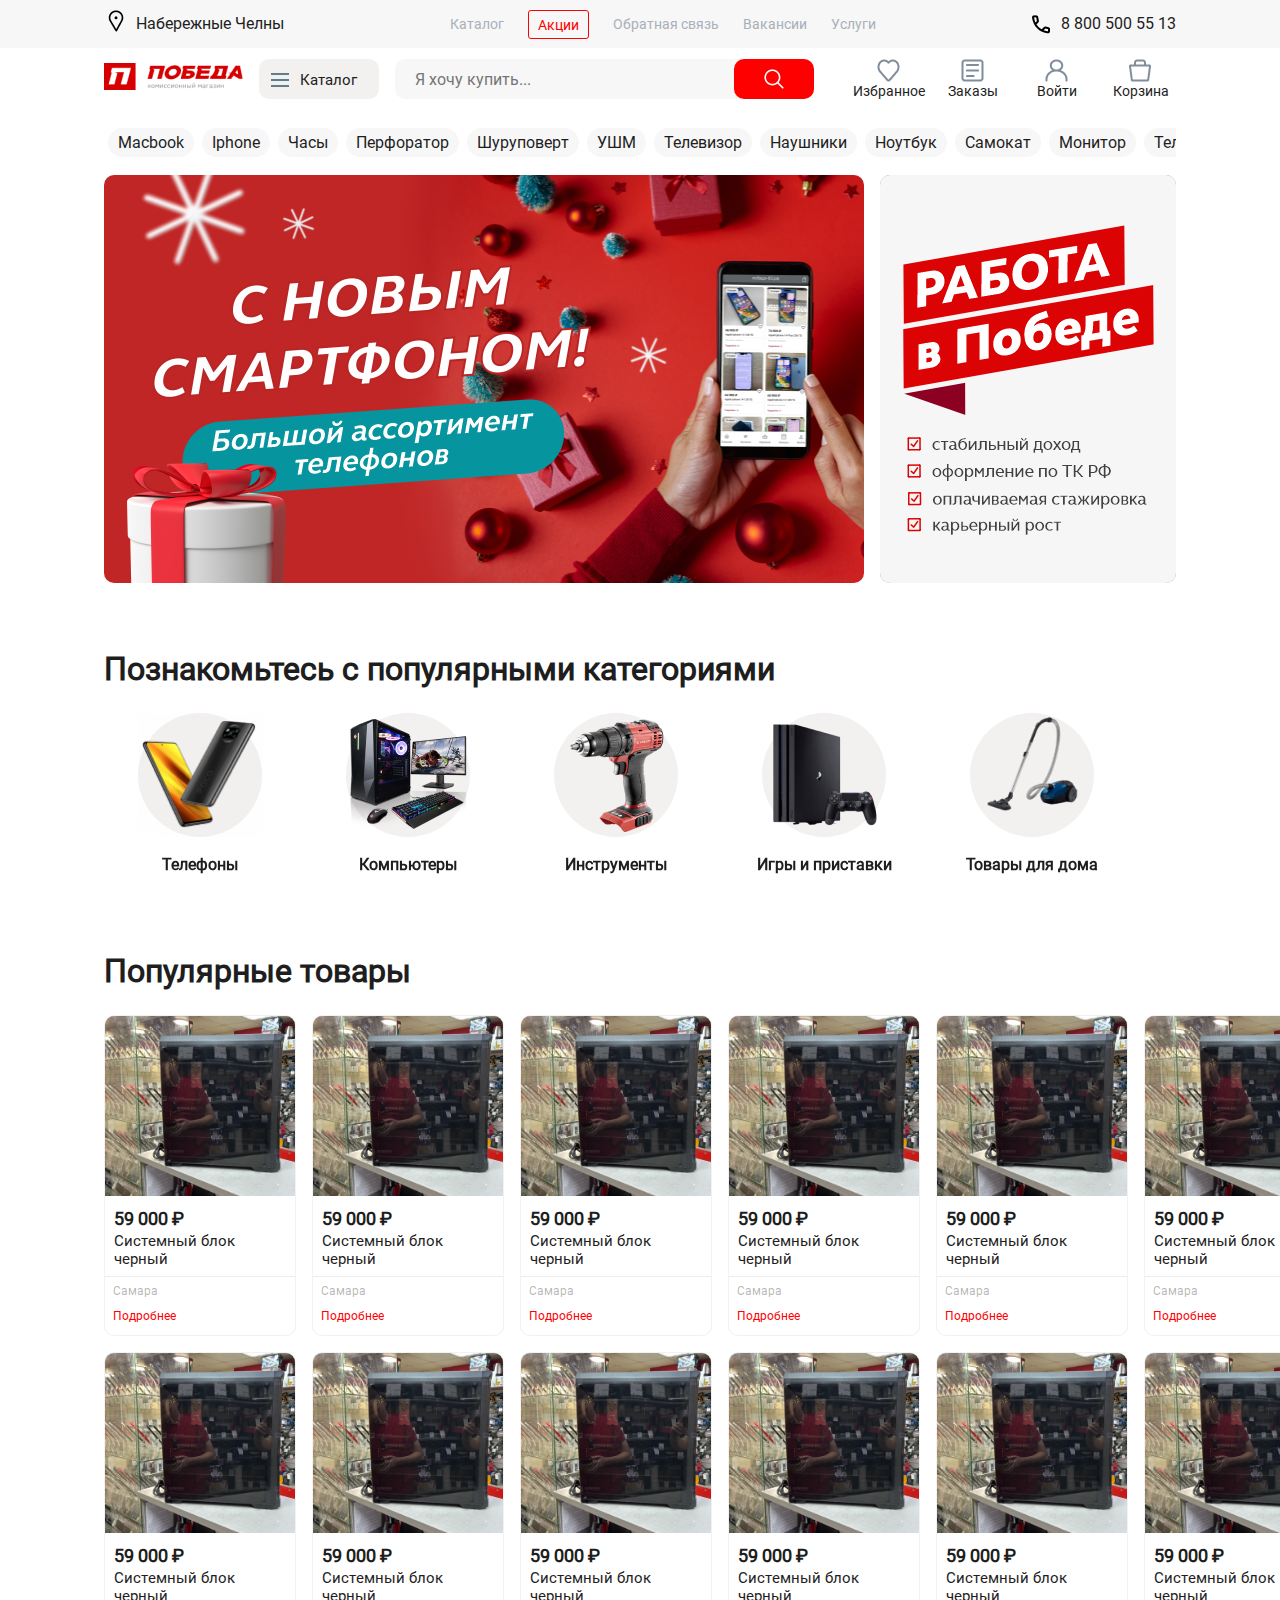
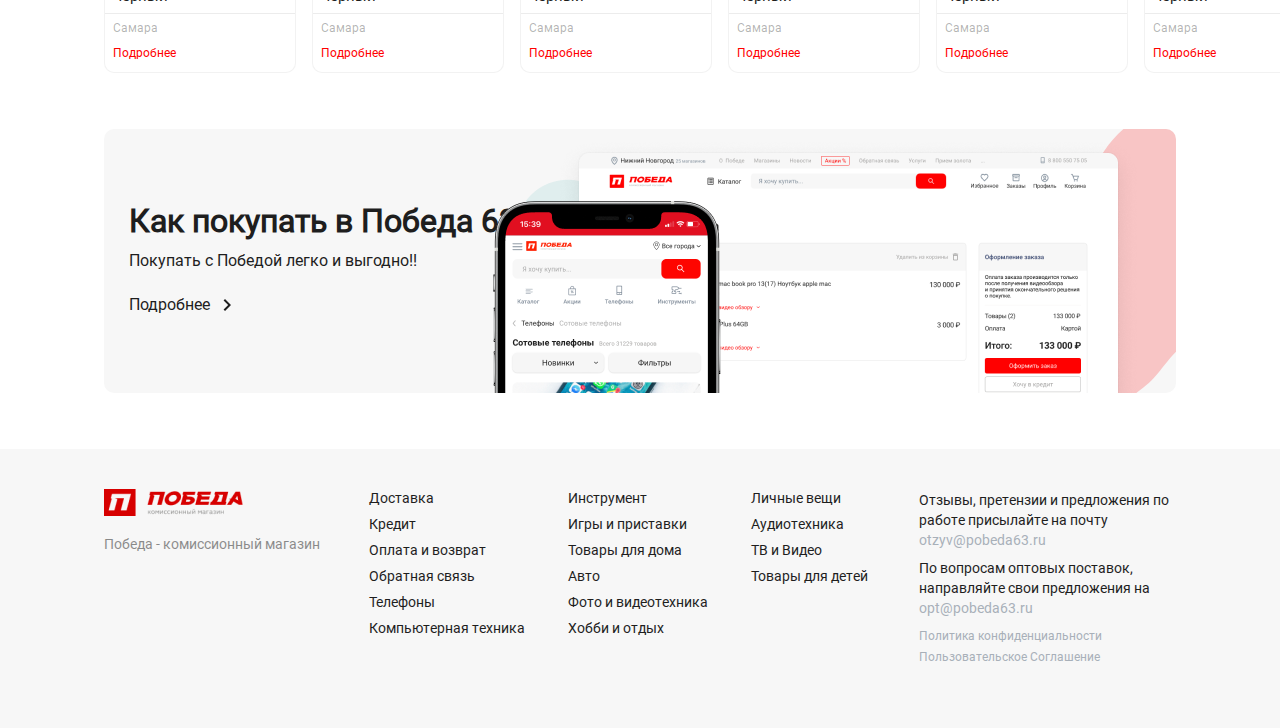
==== html/index.html @ 64ee3c08 "first commit" ====
<!DOCTYPE html>
<html lang="ru">
  <head>
    <meta charset="UTF-8" />
    <meta name="viewport" content="width=device-width, initial-scale=1.0" />
    <title>Комиссионный магазин «Победа»</title>
    <link rel="shortcut icon" href="../img/icon-main.ico" type="image/x-icon" />
    <link rel="stylesheet" href="../css/main-components.css" />
    <link rel="stylesheet" href="../css/index.css" />
  </head>
  <body>
    <header class="header">
      <div class="navbar-top">
        <div class="j-container navbar-top-container">
          <div class="navbar-city">
            <div class="navbar-city-icon">
              <i class="ui-icon ui-icon-place"></i>
            </div>
            <div class="navbar-city-content">
              <a>Набережные Челны</a>
            </div>
          </div>
          <div class="nav" style="overflow: hidden">
            <a href="#" class="nav-item">Каталог</a>
            <a href="#" class="nav-item active">Акции</a>
            <a href="#" class="nav-item">Обратная связь</a>
            <a href="#" class="nav-item">Вакансии</a>
            <a href="#" class="nav-item">Услуги</a>
          </div>
          <div class="phone">
            <i class="ui-icon ui-icon-phone"></i>
            <a class="phone-label">8 800 500 55 13</a>
          </div>
        </div>
      </div>
    </header>

    <div class="navbar-catalog" id="navbarCatalog">
      <div class="navbar-catalog-container">
        <div class="j-container">
          <div class="navbar-catalog-content">
            <div class="navbar-catalog-menu">
              <a class="menu-item is-active">
                <i class="ui-icon ui-icon-category-telefony"></i>
                <div class="menu-item-title">Телефоны</div>
              </a>
              <a class="menu-item">
                <i class="ui-icon ui-icon-category-kompyuternaya-tehnika"></i>
                <div class="menu-item-title">Компьютерная техника</div>
              </a>
              <a class="menu-item">
                <i class="ui-icon ui-icon-category-instrument"></i>
                <div class="menu-item-title">Инструмент</div>
              </a>
              <a class="menu-item">
                <i class="ui-icon ui-icon-category-igry-i-pristavki"></i>
                <div class="menu-item-title">Игры и приставки</div>
              </a>
              <a class="menu-item">
                <i class="ui-icon ui-icon-category-tovary-dlya-doma"></i>
                <div class="menu-item-title">Товары для дома</div>
              </a>
              <a class="menu-item">
                <i class="ui-icon ui-icon-category-avto"></i>
                <div class="menu-item-title">Авто</div>
              </a>
              <a class="menu-item">
                <i class="ui-icon ui-icon-category-foto-i-videotehnika"></i>
                <div class="menu-item-title">Фото и видеотехника</div>
              </a>
              <a class="menu-item">
                <i class="ui-icon ui-icon-category-hobbi-i-otdyh"></i>
                <div class="menu-item-title">Хобби и отдых</div>
              </a>
              <a class="menu-item">
                <i class="ui-icon ui-icon-category-lichnye-vecshi"></i>
                <div class="menu-item-title">Личные вещи</div>
              </a>
              <a class="menu-item">
                <i class="ui-icon ui-icon-category-audiotehnika"></i>
                <div class="menu-item-title">Аудиотехника</div>
              </a>
              <a class="menu-item">
                <i class="ui-icon ui-icon-category-tv-i-video"></i>
                <div class="menu-item-title">ТВ и Видео</div>
              </a>
              <a class="menu-item">
                <i class="ui-icon ui-icon-category-tovary-dlya-detei"></i>
                <div class="menu-item-title">Товары для детей</div>
              </a>
            </div>

            <div class="navbar-catalog-categories is-active">
              <div class="subcategories-overlay">
                <div class="subcategories">
                  <div class="categories-item">
                    <a class="categories-item-title">
                      Телефоны
                      <span class="navbar-catalog-count">1 542</span>
                    </a>
                  </div>
                  <div class="subcategories-item">
                    <a class="subcategories-item-title">
                      Сотовые телефоны
                      <span class="navbar-catalog-count">1 045</span>
                    </a>
                  </div>
                  <div class="subcategories-item">
                    <a class="subcategories-item-title">
                      Умные часы и браслеты
                      <span class="navbar-catalog-count">90</span>
                    </a>
                  </div>
                  <div class="subcategories-item">
                    <a class="subcategories-item-title">
                      Наушники для телефонов
                      <span class="navbar-catalog-count">201</span>
                    </a>
                  </div>
                  <div class="subcategories-item">
                    <a class="subcategories-item-title">
                      Телефоны для дома и офиса
                      <span class="navbar-catalog-count">1</span>
                    </a>
                  </div>
                  <div class="subcategories-item">
                    <a class="subcategories-item-title">
                      Рации
                      <span class="navbar-catalog-count">2</span>
                    </a>
                  </div>
                  <div class="subcategories-item">
                    <a class="subcategories-item-title">
                      Зарядные устройства
                      <span class="navbar-catalog-count">163</span>
                    </a>
                  </div>
                  <div class="subcategories-item">
                    <a class="subcategories-item-title">
                      Аксессуары для телефонов
                      <span class="navbar-catalog-count">40</span>
                    </a>
                  </div>
                </div>

                <div class="subcategories">
                  <div class="categories-item">
                    <div class="categories-item-title" title="Часто ищут б/у">
                      Часто ищут
                    </div>
                  </div>
                  <div class="subcategories-item">
                    <a class="subcategories-item-title">
                      Iphone
                      <span class="navbar-catalog-count"></span>
                    </a>
                  </div>
                  <div class="subcategories-item">
                    <a class="subcategories-item-title">
                      Apple watch
                      <span class="navbar-catalog-count"></span>
                    </a>
                  </div>
                  <div class="subcategories-item">
                    <a class="subcategories-item-title">
                      Iphone 13
                      <span class="navbar-catalog-count"></span>
                    </a>
                  </div>
                  <div class="subcategories-item">
                    <a class="subcategories-item-title">
                      Samsung S22
                      <span class="navbar-catalog-count"></span>
                    </a>
                  </div>
                  <div class="subcategories-item">
                    <a class="subcategories-item-title">
                      Samsung S21
                      <span class="navbar-catalog-count"></span>
                    </a>
                  </div>
                  <div class="subcategories-item">
                    <a class="subcategories-item-title">
                      AirPods
                      <span class="navbar-catalog-count"></span>
                    </a>
                  </div>
                </div>

                <div class="subcategories">
                  <div class="categories-item">
                    <div class="categories-item-title" title="Акции б/у">
                      Акции
                    </div>
                  </div>
                  <div class="subcategories-item">
                    <a class="subcategories-item-title"> Iphone SALE </a>
                  </div>
                  <div class="subcategories-item">
                    <a class="subcategories-item-title"> Наушники SALE </a>
                  </div>
                  <div class="subcategories-item">
                    <a class="subcategories-item-title"> Телефоны SALE </a>
                  </div>
                </div>
              </div>
            </div>
            <div class="navbar-catalog-categories">
              <div class="subcategories-overlay">
                <div class="subcategories">
                  <div class="categories-item">
                    <a class="categories-item-title">
                      Компьютерная техника
                      <span class="navbar-catalog-count">280</span>
                    </a>
                  </div>
                  <div class="subcategories-item">
                    <a class="subcategories-item-title">
                      Ноутбуки
                      <span class="navbar-catalog-count">55</span>
                    </a>
                  </div>
                  <div class="subcategories-item">
                    <a class="subcategories-item-title">
                      Системные блоки
                      <span class="navbar-catalog-count">26</span>
                    </a>
                  </div>
                  <div class="subcategories-item">
                    <a class="subcategories-item-title">
                      Мониторы
                      <span class="navbar-catalog-count">38</span>
                    </a>
                  </div>
                  <div class="subcategories-item">
                    <a class="subcategories-item-title">
                      Компьютерные мыши
                      <span class="navbar-catalog-count">20</span>
                    </a>
                  </div>
                  <div class="subcategories-item">
                    <a class="subcategories-item-title">
                      Клавиатуры
                      <span class="navbar-catalog-count">2</span>
                    </a>
                  </div>
                  <div class="subcategories-item">
                    <a class="subcategories-item-title">
                      Компьютерные гарнитуры и наушники
                      <span class="navbar-catalog-count">32</span>
                    </a>
                  </div>
                  <div class="subcategories-item">
                    <a class="subcategories-item-title">
                      Web-камеры
                      <span class="navbar-catalog-count">6</span>
                    </a>
                  </div>
                  <div class="subcategories-item">
                    <a class="subcategories-item-title">
                      Планшетные пк
                      <span class="navbar-catalog-count">32</span>
                    </a>
                  </div>
                  <div class="subcategories-item">
                    <a class="subcategories-item-title">
                      Принтеры и МФУ
                      <span class="navbar-catalog-count">3</span>
                    </a>
                  </div>
                  <div class="subcategories-item">
                    <a class="subcategories-item-title">
                      Роутеры и модемы
                      <span class="navbar-catalog-count">18</span>
                    </a>
                  </div>
                  <div class="subcategories-item">
                    <a class="subcategories-item-title">
                      Жесткие диски
                      <span class="navbar-catalog-count">12</span>
                    </a>
                  </div>
                  <div class="subcategories-item">
                    <a class="subcategories-item-title">
                      Прочая оргтехника
                      <span class="navbar-catalog-count">4</span>
                    </a>
                  </div>
                  <div class="subcategories-item">
                    <a class="subcategories-item-title">
                      Аксессуары для компьютеров
                      <span class="navbar-catalog-count">32</span>
                    </a>
                  </div>
                </div>

                <div class="subcategories">
                  <div class="categories-item">
                    <div class="categories-item-title" title="Часто ищут б/у">
                      Часто ищут
                    </div>
                  </div>
                  <div class="subcategories-item">
                    <a class="subcategories-item-title">
                      Наушники
                      <span class="navbar-catalog-count"></span>
                    </a>
                  </div>
                  <div class="subcategories-item">
                    <a class="subcategories-item-title">
                      Ноутбук
                      <span class="navbar-catalog-count"></span>
                    </a>
                  </div>
                  <div class="subcategories-item">
                    <a class="subcategories-item-title">
                      Монитор
                      <span class="navbar-catalog-count"></span>
                    </a>
                  </div>
                  <div class="subcategories-item">
                    <a class="subcategories-item-title">
                      Macbook
                      <span class="navbar-catalog-count"></span>
                    </a>
                  </div>
                  <div class="subcategories-item">
                    <a class="subcategories-item-title">
                      Acer
                      <span class="navbar-catalog-count"></span>
                    </a>
                  </div>
                  <div class="subcategories-item">
                    <a class="subcategories-item-title">
                      Жесткий Диск
                      <span class="navbar-catalog-count"></span>
                    </a>
                  </div>
                </div>

                <div class="subcategories">
                  <div class="categories-item">
                    <div class="categories-item-title" title="Акции б/у">
                      Акции
                    </div>
                  </div>
                  <div class="subcategories-item">
                    <a class="subcategories-item-title"> Наушники SALE </a>
                  </div>
                  <div class="subcategories-item">
                    <a class="subcategories-item-title"> Ноутбук SALE </a>
                  </div>
                  <div class="subcategories-item">
                    <a class="subcategories-item-title"> Монитор SALE </a>
                  </div>
                </div>
              </div>
            </div>
            <div class="navbar-catalog-categories">
              <div class="subcategories-overlay">
                <div class="subcategories">
                  <div class="categories-item">
                    <a class="categories-item-title">
                      Инструмент
                      <span class="navbar-catalog-count">656</span>
                    </a>
                  </div>
                  <div class="subcategories-item">
                    <a class="subcategories-item-title">
                      Измерительные инструменты
                      <span class="navbar-catalog-count">39</span>
                    </a>
                  </div>
                  <div class="subcategories-item">
                    <a class="subcategories-item-title">
                      Электроинструмент
                      <span class="navbar-catalog-count">485</span>
                    </a>
                  </div>
                  <div class="subcategories-item">
                    <a class="subcategories-item-title">
                      Ручной инструмент
                      <span class="navbar-catalog-count">64</span>
                    </a>
                  </div>
                  <div class="subcategories-item">
                    <a class="subcategories-item-title">
                      Сварочное оборудование
                      <span class="navbar-catalog-count">34</span>
                    </a>
                  </div>
                  <div class="subcategories-item">
                    <a class="subcategories-item-title">
                      Бензоинструмент
                      <span class="navbar-catalog-count">11</span>
                    </a>
                  </div>
                  <div class="subcategories-item">
                    <a class="subcategories-item-title">
                      Пневмоинструмент
                      <span class="navbar-catalog-count">4</span>
                    </a>
                  </div>
                  <div class="subcategories-item">
                    <a class="subcategories-item-title">
                      Светотехника
                      <span class="navbar-catalog-count">10</span>
                    </a>
                  </div>
                  <div class="subcategories-item">
                    <a class="subcategories-item-title">
                      Техника для сада
                      <span class="navbar-catalog-count">9</span>
                    </a>
                  </div>
                </div>

                <div class="subcategories">
                  <div class="categories-item">
                    <div class="categories-item-title" title="Часто ищут б/у">
                      Часто ищут
                    </div>
                  </div>
                  <div class="subcategories-item">
                    <a class="subcategories-item-title">
                      Перфоратор
                      <span class="navbar-catalog-count"></span>
                    </a>
                  </div>
                  <div class="subcategories-item">
                    <a class="subcategories-item-title">
                      Шуруповерт
                      <span class="navbar-catalog-count"></span>
                    </a>
                  </div>
                  <div class="subcategories-item">
                    <a class="subcategories-item-title">
                      УШМ
                      <span class="navbar-catalog-count"></span>
                    </a>
                  </div>
                  <div class="subcategories-item">
                    <a class="subcategories-item-title">
                      Набор инструментов
                      <span class="navbar-catalog-count"></span>
                    </a>
                  </div>
                  <div class="subcategories-item">
                    <a class="subcategories-item-title">
                      Сварочник
                      <span class="navbar-catalog-count"></span>
                    </a>
                  </div>
                </div>

                <div class="subcategories">
                  <div class="categories-item">
                    <div class="categories-item-title" title="Акции б/у">
                      Акции
                    </div>
                  </div>
                  <div class="subcategories-item">
                    <a class="subcategories-item-title"> Перфоратор SALE </a>
                  </div>
                  <div class="subcategories-item">
                    <a class="subcategories-item-title"> Шуруповерт SALE </a>
                  </div>
                  <div class="subcategories-item">
                    <a class="subcategories-item-title"> УШМ SALE </a>
                  </div>
                </div>
              </div>
            </div>
            <div class="navbar-catalog-categories">
              <div class="subcategories-overlay">
                <div class="subcategories">
                  <div class="categories-item">
                    <a class="categories-item-title">
                      Игры и приставки
                      <span class="navbar-catalog-count">53</span>
                    </a>
                  </div>
                  <div class="subcategories-item">
                    <a class="subcategories-item-title">
                      Игровые приставки
                      <span class="navbar-catalog-count">20</span>
                    </a>
                  </div>
                  <div class="subcategories-item">
                    <a class="subcategories-item-title">
                      Игры для приставок
                      <span class="navbar-catalog-count">15</span>
                    </a>
                  </div>
                  <div class="subcategories-item">
                    <a class="subcategories-item-title">
                      Аксессуары для игровых приставок
                      <span class="navbar-catalog-count">15</span>
                    </a>
                  </div>
                  <div class="subcategories-item">
                    <a class="subcategories-item-title">
                      Настольные игры
                      <span class="navbar-catalog-count">3</span>
                    </a>
                  </div>
                </div>

                <div class="subcategories">
                  <div class="categories-item">
                    <div class="categories-item-title" title="Часто ищут б/у">
                      Часто ищут
                    </div>
                  </div>
                  <div class="subcategories-item">
                    <a class="subcategories-item-title">
                      PS1
                      <span class="navbar-catalog-count"></span>
                    </a>
                  </div>
                  <div class="subcategories-item">
                    <a class="subcategories-item-title">
                      PS2
                      <span class="navbar-catalog-count"></span>
                    </a>
                  </div>
                  <div class="subcategories-item">
                    <a class="subcategories-item-title">
                      PS3
                      <span class="navbar-catalog-count"></span>
                    </a>
                  </div>
                  <div class="subcategories-item">
                    <a class="subcategories-item-title">
                      PS4
                      <span class="navbar-catalog-count"></span>
                    </a>
                  </div>
                  <div class="subcategories-item">
                    <a class="subcategories-item-title">
                      PS5
                      <span class="navbar-catalog-count"></span>
                    </a>
                  </div>
                  <div class="subcategories-item">
                    <a class="subcategories-item-title">
                      Джойстик
                      <span class="navbar-catalog-count"></span>
                    </a>
                  </div>
                </div>
              </div>
            </div>
            <div class="navbar-catalog-categories">
              <div class="subcategories-overlay">
                <div class="subcategories">
                  <div class="categories-item">
                    <a class="categories-item-title">
                      Товары для дома
                      <span class="navbar-catalog-count">316</span>
                    </a>
                  </div>
                  <div class="subcategories-item">
                    <a class="subcategories-item-title">
                      Хозяйственные товары
                      <span class="navbar-catalog-count">2</span>
                    </a>
                  </div>
                  <div class="subcategories-item">
                    <a class="subcategories-item-title">
                      Мультиварки
                      <span class="navbar-catalog-count">15</span>
                    </a>
                  </div>
                  <div class="subcategories-item">
                    <a class="subcategories-item-title">
                      Климатическое оборудование
                      <span class="navbar-catalog-count">24</span>
                    </a>
                  </div>
                  <div class="subcategories-item">
                    <a class="subcategories-item-title">
                      Мебель и интерьер
                      <span class="navbar-catalog-count">6</span>
                    </a>
                  </div>
                  <div class="subcategories-item">
                    <a class="subcategories-item-title">
                      Микроволновые печи
                      <span class="navbar-catalog-count">8</span>
                    </a>
                  </div>
                  <div class="subcategories-item">
                    <a class="subcategories-item-title">
                      Пылесосы
                      <span class="navbar-catalog-count">35</span>
                    </a>
                  </div>
                  <div class="subcategories-item">
                    <a class="subcategories-item-title">
                      Стиральные машины
                      <span class="navbar-catalog-count">1</span>
                    </a>
                  </div>
                  <div class="subcategories-item">
                    <a class="subcategories-item-title">
                      Товары для красоты и здоровья
                      <span class="navbar-catalog-count">12</span>
                    </a>
                  </div>
                  <div class="subcategories-item">
                    <a class="subcategories-item-title">
                      Товары для кухни
                      <span class="navbar-catalog-count">52</span>
                    </a>
                  </div>
                  <div class="subcategories-item">
                    <a class="subcategories-item-title">
                      Утюги и отпариватели
                      <span class="navbar-catalog-count">21</span>
                    </a>
                  </div>
                  <div class="subcategories-item">
                    <a class="subcategories-item-title">
                      Чайники и кофеварки
                      <span class="navbar-catalog-count">32</span>
                    </a>
                  </div>
                  <div class="subcategories-item">
                    <a class="subcategories-item-title">
                      Холодильники и морозильники
                      <span class="navbar-catalog-count">1</span>
                    </a>
                  </div>
                  <div class="subcategories-item">
                    <a class="subcategories-item-title">
                      Швейные машины
                      <span class="navbar-catalog-count">3</span>
                    </a>
                  </div>
                  <div class="subcategories-item">
                    <a class="subcategories-item-title">
                      Бритвы и машинки для стрижки
                      <span class="navbar-catalog-count">29</span>
                    </a>
                  </div>
                  <div class="subcategories-item">
                    <a class="subcategories-item-title">
                      Фены и плойки
                      <span class="navbar-catalog-count">24</span>
                    </a>
                  </div>
                  <div class="subcategories-item">
                    <a class="subcategories-item-title">
                      Весы
                      <span class="navbar-catalog-count">30</span>
                    </a>
                  </div>
                  <div class="subcategories-item">
                    <a class="subcategories-item-title">
                      Электрические плиты
                      <span class="navbar-catalog-count">7</span>
                    </a>
                  </div>
                </div>

                <div class="subcategories">
                  <div class="categories-item">
                    <div class="categories-item-title" title="Часто ищут б/у">
                      Часто ищут
                    </div>
                  </div>
                  <div class="subcategories-item">
                    <a class="subcategories-item-title">
                      Микроволновка
                      <span class="navbar-catalog-count"></span>
                    </a>
                  </div>
                  <div class="subcategories-item">
                    <a class="subcategories-item-title">
                      Мультиварка
                      <span class="navbar-catalog-count"></span>
                    </a>
                  </div>
                  <div class="subcategories-item">
                    <a class="subcategories-item-title">
                      Фен
                      <span class="navbar-catalog-count"></span>
                    </a>
                  </div>
                  <div class="subcategories-item">
                    <a class="subcategories-item-title">
                      Пароварка
                      <span class="navbar-catalog-count"></span>
                    </a>
                  </div>
                  <div class="subcategories-item">
                    <a class="subcategories-item-title">
                      Обогреватель
                      <span class="navbar-catalog-count"></span>
                    </a>
                  </div>
                  <div class="subcategories-item">
                    <a class="subcategories-item-title">
                      Робот пылесос
                      <span class="navbar-catalog-count"></span>
                    </a>
                  </div>
                </div>
              </div>
            </div>
            <div class="navbar-catalog-categories">
              <div class="subcategories-overlay">
                <div class="subcategories">
                  <div class="categories-item">
                    <a class="categories-item-title">
                      Авто
                      <span class="navbar-catalog-count">135</span>
                    </a>
                  </div>
                  <div class="subcategories-item">
                    <a class="subcategories-item-title">
                      Мойки высокого давления
                      <span class="navbar-catalog-count">2</span>
                    </a>
                  </div>
                  <div class="subcategories-item">
                    <a class="subcategories-item-title">
                      Насосы и компрессоры
                      <span class="navbar-catalog-count">2</span>
                    </a>
                  </div>
                  <div class="subcategories-item">
                    <a class="subcategories-item-title">
                      Автомагнитолы
                      <span class="navbar-catalog-count">29</span>
                    </a>
                  </div>
                  <div class="subcategories-item">
                    <a class="subcategories-item-title">
                      Автомобильные аксессуары и комплектующие
                      <span class="navbar-catalog-count">23</span>
                    </a>
                  </div>
                  <div class="subcategories-item">
                    <a class="subcategories-item-title">
                      Автомобильные колонки
                      <span class="navbar-catalog-count">32</span>
                    </a>
                  </div>
                  <div class="subcategories-item">
                    <a class="subcategories-item-title">
                      Автомобильные сабвуферы
                      <span class="navbar-catalog-count">3</span>
                    </a>
                  </div>
                  <div class="subcategories-item">
                    <a class="subcategories-item-title">
                      Автомобильные усилители
                      <span class="navbar-catalog-count">18</span>
                    </a>
                  </div>
                  <div class="subcategories-item">
                    <a class="subcategories-item-title">
                      Парктроники и сигнализация
                      <span class="navbar-catalog-count">3</span>
                    </a>
                  </div>
                  <div class="subcategories-item">
                    <a class="subcategories-item-title">
                      Видеорегистраторы
                      <span class="navbar-catalog-count">18</span>
                    </a>
                  </div>
                  <div class="subcategories-item">
                    <a class="subcategories-item-title">
                      Навигаторы
                      <span class="navbar-catalog-count">3</span>
                    </a>
                  </div>
                  <div class="subcategories-item">
                    <a class="subcategories-item-title">
                      Шины и диски
                      <span class="navbar-catalog-count">2</span>
                    </a>
                  </div>
                </div>

                <div class="subcategories">
                  <div class="categories-item">
                    <div class="categories-item-title" title="Часто ищут б/у">
                      Часто ищут
                    </div>
                  </div>
                  <div class="subcategories-item">
                    <a class="subcategories-item-title">
                      Навигатор
                      <span class="navbar-catalog-count"></span>
                    </a>
                  </div>
                  <div class="subcategories-item">
                    <a class="subcategories-item-title">
                      Антирадар
                      <span class="navbar-catalog-count"></span>
                    </a>
                  </div>
                  <div class="subcategories-item">
                    <a class="subcategories-item-title">
                      Аптечка
                      <span class="navbar-catalog-count"></span>
                    </a>
                  </div>
                  <div class="subcategories-item">
                    <a class="subcategories-item-title">
                      Сигнализация
                      <span class="navbar-catalog-count"></span>
                    </a>
                  </div>
                </div>
              </div>
            </div>
            <div class="navbar-catalog-categories">
              <div class="subcategories-overlay">
                <div class="subcategories">
                  <div class="categories-item">
                    <a class="categories-item-title">
                      Фото и видеотехника
                      <span class="navbar-catalog-count">20</span>
                    </a>
                  </div>
                  <div class="subcategories-item">
                    <a class="subcategories-item-title">
                      Фотоаппараты
                      <span class="navbar-catalog-count">10</span>
                    </a>
                  </div>
                  <div class="subcategories-item">
                    <a class="subcategories-item-title">
                      Видеокамеры
                      <span class="navbar-catalog-count">9</span>
                    </a>
                  </div>
                  <div class="subcategories-item">
                    <a class="subcategories-item-title">
                      Аксессуары для фото и видеокамер
                      <span class="navbar-catalog-count">1</span>
                    </a>
                  </div>
                </div>

                <div class="subcategories">
                  <div class="categories-item">
                    <div class="categories-item-title" title="Часто ищут б/у">
                      Часто ищут
                    </div>
                  </div>
                  <div class="subcategories-item">
                    <a class="subcategories-item-title">
                      Штатив
                      <span class="navbar-catalog-count"></span>
                    </a>
                  </div>
                  <div class="subcategories-item">
                    <a class="subcategories-item-title">
                      Вспышка
                      <span class="navbar-catalog-count"></span>
                    </a>
                  </div>
                  <div class="subcategories-item">
                    <a class="subcategories-item-title">
                      Объектив
                      <span class="navbar-catalog-count"></span>
                    </a>
                  </div>
                </div>
              </div>
            </div>
            <div class="navbar-catalog-categories">
              <div class="subcategories-overlay">
                <div class="subcategories">
                  <div class="categories-item">
                    <a class="categories-item-title">
                      Хобби и отдых
                      <span class="navbar-catalog-count">62</span>
                    </a>
                  </div>
                  <div class="subcategories-item">
                    <a class="subcategories-item-title">
                      Зимний спортивный инвентарь
                      <span class="navbar-catalog-count">1</span>
                    </a>
                  </div>
                  <div class="subcategories-item">
                    <a class="subcategories-item-title">
                      Металлоискатели
                      <span class="navbar-catalog-count">8</span>
                    </a>
                  </div>
                  <div class="subcategories-item">
                    <a class="subcategories-item-title">
                      Бинокли и оптика
                      <span class="navbar-catalog-count">6</span>
                    </a>
                  </div>
                  <div class="subcategories-item">
                    <a class="subcategories-item-title">
                      Водный инвентарь
                      <span class="navbar-catalog-count">11</span>
                    </a>
                  </div>
                  <div class="subcategories-item">
                    <a class="subcategories-item-title">
                      Тату-машинки
                      <span class="navbar-catalog-count">4</span>
                    </a>
                  </div>
                  <div class="subcategories-item">
                    <a class="subcategories-item-title">
                      Велосипеды и самокаты
                      <span class="navbar-catalog-count">8</span>
                    </a>
                  </div>
                  <div class="subcategories-item">
                    <a class="subcategories-item-title">
                      Пневматика и электрошокеры
                      <span class="navbar-catalog-count">10</span>
                    </a>
                  </div>
                  <div class="subcategories-item">
                    <a class="subcategories-item-title">
                      Тренажеры
                      <span class="navbar-catalog-count">1</span>
                    </a>
                  </div>
                  <div class="subcategories-item">
                    <a class="subcategories-item-title">
                      Роликовые и ледовые коньки
                      <span class="navbar-catalog-count">1</span>
                    </a>
                  </div>
                  <div class="subcategories-item">
                    <a class="subcategories-item-title">
                      Туризм
                      <span class="navbar-catalog-count">12</span>
                    </a>
                  </div>
                </div>

                <div class="subcategories">
                  <div class="categories-item">
                    <div class="categories-item-title" title="Часто ищут б/у">
                      Часто ищут
                    </div>
                  </div>
                  <div class="subcategories-item">
                    <a class="subcategories-item-title">
                      Велосипеды
                      <span class="navbar-catalog-count"></span>
                    </a>
                  </div>
                  <div class="subcategories-item">
                    <a class="subcategories-item-title">
                      Самокат
                      <span class="navbar-catalog-count"></span>
                    </a>
                  </div>
                  <div class="subcategories-item">
                    <a class="subcategories-item-title">
                      Удочки
                      <span class="navbar-catalog-count"></span>
                    </a>
                  </div>
                  <div class="subcategories-item">
                    <a class="subcategories-item-title">
                      Гантели
                      <span class="navbar-catalog-count"></span>
                    </a>
                  </div>
                  <div class="subcategories-item">
                    <a class="subcategories-item-title">
                      Боксерские перчатки
                      <span class="navbar-catalog-count"></span>
                    </a>
                  </div>
                  <div class="subcategories-item">
                    <a class="subcategories-item-title">
                      Для сноуборда
                      <span class="navbar-catalog-count"></span>
                    </a>
                  </div>
                </div>

                <div class="subcategories">
                  <div class="categories-item">
                    <div class="categories-item-title" title="Акции б/у">
                      Акции
                    </div>
                  </div>
                  <div class="subcategories-item">
                    <a class="subcategories-item-title"> Велосипеды SALE </a>
                  </div>
                  <div class="subcategories-item">
                    <a class="subcategories-item-title"> Самокат SALE </a>
                  </div>
                </div>
              </div>
            </div>
            <div class="navbar-catalog-categories">
              <div class="subcategories-overlay">
                <div class="subcategories">
                  <div class="categories-item">
                    <a class="categories-item-title">
                      Личные вещи
                      <span class="navbar-catalog-count">27</span>
                    </a>
                  </div>
                  <div class="subcategories-item">
                    <a class="subcategories-item-title">
                      Канцтовары
                      <span class="navbar-catalog-count">3</span>
                    </a>
                  </div>
                  <div class="subcategories-item">
                    <a class="subcategories-item-title">
                      Часы
                      <span class="navbar-catalog-count">22</span>
                    </a>
                  </div>
                  <div class="subcategories-item">
                    <a class="subcategories-item-title">
                      Кошельки и сумки
                      <span class="navbar-catalog-count">2</span>
                    </a>
                  </div>
                </div>

                <div class="subcategories">
                  <div class="categories-item">
                    <div class="categories-item-title" title="Часто ищут б/у">
                      Часто ищут
                    </div>
                  </div>
                  <div class="subcategories-item">
                    <a class="subcategories-item-title">
                      Часы
                      <span class="navbar-catalog-count"></span>
                    </a>
                  </div>
                  <div class="subcategories-item">
                    <a class="subcategories-item-title">
                      Tissot
                      <span class="navbar-catalog-count"></span>
                    </a>
                  </div>
                  <div class="subcategories-item">
                    <a class="subcategories-item-title">
                      Casio
                      <span class="navbar-catalog-count"></span>
                    </a>
                  </div>
                  <div class="subcategories-item">
                    <a class="subcategories-item-title">
                      Шуба
                      <span class="navbar-catalog-count"></span>
                    </a>
                  </div>
                  <div class="subcategories-item">
                    <a class="subcategories-item-title">
                      Коллекционные фигурки
                      <span class="navbar-catalog-count"></span>
                    </a>
                  </div>
                </div>

                <div class="subcategories">
                  <div class="categories-item">
                    <div class="categories-item-title" title="Акции б/у">
                      Акции
                    </div>
                  </div>
                  <div class="subcategories-item">
                    <a class="subcategories-item-title"> Часы SALE </a>
                  </div>
                </div>
              </div>
            </div>
            <div class="navbar-catalog-categories">
              <div class="subcategories-overlay">
                <div class="subcategories">
                  <div class="categories-item">
                    <a class="categories-item-title">
                      Аудиотехника
                      <span class="navbar-catalog-count">110</span>
                    </a>
                  </div>
                  <div class="subcategories-item">
                    <a class="subcategories-item-title">
                      Музыкальные инструменты
                      <span class="navbar-catalog-count">11</span>
                    </a>
                  </div>
                  <div class="subcategories-item">
                    <a class="subcategories-item-title">
                      MP3 плееры
                      <span class="navbar-catalog-count">1</span>
                    </a>
                  </div>
                  <div class="subcategories-item">
                    <a class="subcategories-item-title">
                      Колонки
                      <span class="navbar-catalog-count">95</span>
                    </a>
                  </div>
                  <div class="subcategories-item">
                    <a class="subcategories-item-title">
                      Домашние кинотеатры
                      <span class="navbar-catalog-count">2</span>
                    </a>
                  </div>
                  <div class="subcategories-item">
                    <a class="subcategories-item-title">
                      Музыкальные центры
                      <span class="navbar-catalog-count">1</span>
                    </a>
                  </div>
                </div>

                <div class="subcategories">
                  <div class="categories-item">
                    <div class="categories-item-title" title="Часто ищут б/у">
                      Часто ищут
                    </div>
                  </div>
                  <div class="subcategories-item">
                    <a class="subcategories-item-title">
                      Колонка JBL
                      <span class="navbar-catalog-count"></span>
                    </a>
                  </div>
                  <div class="subcategories-item">
                    <a class="subcategories-item-title">
                      Яндекс станция
                      <span class="navbar-catalog-count"></span>
                    </a>
                  </div>
                  <div class="subcategories-item">
                    <a class="subcategories-item-title">
                      Домашний кинотеатр
                      <span class="navbar-catalog-count"></span>
                    </a>
                  </div>
                </div>
              </div>
            </div>
            <div class="navbar-catalog-categories">
              <div class="subcategories-overlay">
                <div class="subcategories">
                  <div class="categories-item">
                    <a class="categories-item-title">
                      ТВ и Видео
                      <span class="navbar-catalog-count">147</span>
                    </a>
                  </div>
                  <div class="subcategories-item">
                    <a class="subcategories-item-title">
                      Телевизоры
                      <span class="navbar-catalog-count">110</span>
                    </a>
                  </div>
                  <div class="subcategories-item">
                    <a class="subcategories-item-title">
                      Видео
                      <span class="navbar-catalog-count">1</span>
                    </a>
                  </div>
                  <div class="subcategories-item">
                    <a class="subcategories-item-title">
                      Проекторы
                      <span class="navbar-catalog-count">1</span>
                    </a>
                  </div>
                  <div class="subcategories-item">
                    <a class="subcategories-item-title">
                      Цифровое телевидение
                      <span class="navbar-catalog-count">11</span>
                    </a>
                  </div>
                  <div class="subcategories-item">
                    <a class="subcategories-item-title">
                      Аксессуары для ТВ и видео
                      <span class="navbar-catalog-count">24</span>
                    </a>
                  </div>
                </div>

                <div class="subcategories">
                  <div class="categories-item">
                    <div class="categories-item-title" title="Часто ищут б/у">
                      Часто ищут
                    </div>
                  </div>
                  <div class="subcategories-item">
                    <a class="subcategories-item-title">
                      Телевизор
                      <span class="navbar-catalog-count"></span>
                    </a>
                  </div>
                  <div class="subcategories-item">
                    <a class="subcategories-item-title">
                      Тв Samsung
                      <span class="navbar-catalog-count"></span>
                    </a>
                  </div>
                  <div class="subcategories-item">
                    <a class="subcategories-item-title">
                      Тв Dexp
                      <span class="navbar-catalog-count"></span>
                    </a>
                  </div>
                  <div class="subcategories-item">
                    <a class="subcategories-item-title">
                      Тв LG
                      <span class="navbar-catalog-count"></span>
                    </a>
                  </div>
                  <div class="subcategories-item">
                    <a class="subcategories-item-title">
                      Кронштейн для ТВ
                      <span class="navbar-catalog-count"></span>
                    </a>
                  </div>
                  <div class="subcategories-item">
                    <a class="subcategories-item-title">
                      Тв приставки
                      <span class="navbar-catalog-count"></span>
                    </a>
                  </div>
                </div>

                <div class="subcategories">
                  <div class="categories-item">
                    <div class="categories-item-title" title="Акции б/у">
                      Акции
                    </div>
                  </div>
                  <div class="subcategories-item">
                    <a class="subcategories-item-title"> Телевизор SALE </a>
                  </div>
                </div>
              </div>
            </div>
            <div class="navbar-catalog-categories">
              <div class="subcategories-overlay">
                <div class="subcategories">
                  <div class="categories-item">
                    <a class="categories-item-title">
                      Товары для детей
                      <span class="navbar-catalog-count">3</span>
                    </a>
                  </div>
                  <div class="subcategories-item">
                    <a class="subcategories-item-title">
                      Детские автокресла
                      <span class="navbar-catalog-count">2</span>
                    </a>
                  </div>
                  <div class="subcategories-item">
                    <a class="subcategories-item-title">
                      Детские игрушки
                      <span class="navbar-catalog-count">1</span>
                    </a>
                  </div>
                </div>

                <div class="subcategories">
                  <div class="categories-item">
                    <div class="categories-item-title" title="Часто ищут б/у">
                      Часто ищут
                    </div>
                  </div>
                  <div class="subcategories-item">
                    <a class="subcategories-item-title">
                      Автокресла
                      <span class="navbar-catalog-count"></span>
                    </a>
                  </div>
                  <div class="subcategories-item">
                    <a class="subcategories-item-title">
                      Коляски
                      <span class="navbar-catalog-count"></span>
                    </a>
                  </div>
                </div>
              </div>
            </div>
          </div>
        </div>
      </div>
      <div class="navbar-catalog-overlay" id="navbar-catalog-overlay"></div>
    </div>

    <div class="navbar" style="top: -20px" id="navbar">
      <div class="j-container navbar-container">
        <a href="../html/index.html"
          ><span data-svg="logo" class="navbar-logo"></span
        ></a>
        <div class="navbar-catalog-button" id="navbarButton">
          <i class="ui-icon ui-icon-catalog"></i>
          <div class="navbar-catalog-button-label">Каталог</div>
        </div>
        <div class="elastic-search">
          <form class="elastic-search-wrapper" autocomplete="off">
            <input
              class="elastic-search-input"
              type="text"
              value=""
              placeholder="Я хочу купить..."
            />
            <div class="elastic-search-clear"></div>
          </form>
          <button class="elastic-search-button" aria-label="Поиск">
            <i class="ui-icon ui-icon-search"></i>
          </button>
        </div>
        <div class="nav">
          <div class="nav-item">
            <i class="ui-icon ui-icon-like"></i>
            <div class="nav-item-label">Избранное</div>
          </div>
          <div class="nav-item">
            <i class="ui-icon ui-icon-inventory"></i>
            <div class="nav-item-label">Заказы</div>
          </div>
          <div class="nav-item">
            <i class="ui-icon ui-icon-person"></i>
            <div class="nav-item-label">Войти</div>
          </div>
          <a href="../html/cart.html">
            <div class="nav-item">
              <i class="ui-icon ui-icon-cart"></i>
              <div class="nav-item-label">Корзина</div>
            </div>
          </a>
        </div>
      </div>
    </div>

    <main class="main">
      <div class="main-wrapper main-page">
        <section class="section-filter">
          <div class="j-container">
            <div class="filter-quick">
              <div
                class="swiper-container filter-quick--container swiper-container-initialized swiper-container-horizontal swiper-container-pointer-events"
              >
                <div class="swiper-wrapper filter-quick--wrapper">
                  <div class="swiper-slide filter-quick--item">Macbook</div>
                  <div class="swiper-slide filter-quick--item">Iphone</div>
                  <div class="swiper-slide filter-quick--item">Часы</div>
                  <div class="swiper-slide filter-quick--item">Перфоратор</div>
                  <div class="swiper-slide filter-quick--item">Шуруповерт</div>
                  <div class="swiper-slide filter-quick--item">УШМ</div>
                  <div class="swiper-slide filter-quick--item">Телевизор</div>
                  <div class="swiper-slide filter-quick--item">Наушники</div>
                  <div class="swiper-slide filter-quick--item">Ноутбук</div>
                  <div class="swiper-slide filter-quick--item">Самокат</div>
                  <div class="swiper-slide filter-quick--item">Монитор</div>
                  <div class="swiper-slide filter-quick--item">Телефоны</div>
                </div>
              </div>
            </div>
          </div>
        </section>
      </div>
      <div class="main-preview">
        <div class="j-container">
          <div class="main-preview-wrapper">
            <div class="main-preview-slider"></div>
            <div class="main-preview-aside">
              <picture>
                <source
                  srcset="/img/main_banner-desktop.png"
                  media="(max-width: 1439px)"
                />
                <img src="../img/main_banner-desktop.png" alt="" />
              </picture>
            </div>
          </div>
        </div>
      </div>
      <div class="main-category">
        <div class="j-container">
          <div class="main-category-wrapper">
            <div class="main-category-title">
              Познакомьтесь <i data-display="inline" data-sm="block"></i> с
              популярными категориями
            </div>
            <div
              class="swiper-container main-category-items swiper-container-initialized swiper-container-horizontal swiper-container-pointer-events"
            >
              <div
                class="swiper-wrapper main-category-items__wrapper"
                style="transform: translate3d(0px, 0px, 0px)"
              >
                <a class="swiper-slide main-category-item" href="#">
                  <div class="main-category-item__img">
                    <img
                      data-lazy-load="loaded"
                      data-lazy="/img/telefony.png"
                      data-load=""
                      src="../img/telefony.png"
                    />
                  </div>
                  <div class="main-category-item__title">Телефоны</div>
                </a>
                <a class="swiper-slide main-category-item" href="#">
                  <div class="main-category-item__img">
                    <img
                      data-lazy-load="loaded"
                      data-lazy="/img/kompyuternaya-tehnika.png"
                      data-load=""
                      src="../img/kompyuternaya-tehnika.png"
                    />
                  </div>
                  <div class="main-category-item__title">Компьютеры</div>
                </a>
                <a class="swiper-slide main-category-item" href="#">
                  <div class="main-category-item__img">
                    <img
                      data-lazy-load="loaded"
                      data-lazy="/img/instrument.png"
                      data-load=""
                      src="../img/instrument.png"
                    />
                  </div>
                  <div class="main-category-item__title">Инструменты</div>
                </a>
                <a class="swiper-slide main-category-item" href="#">
                  <div class="main-category-item__img">
                    <img
                      data-lazy-load="loaded"
                      data-lazy="/img/igry-i-pristavki.png"
                      data-load=""
                      src="../img/igry-i-pristavki.png"
                    />
                  </div>
                  <div class="main-category-item__title">Игры и приставки</div>
                </a>
                <a class="swiper-slide main-category-item" href="#">
                  <div class="main-category-item__img">
                    <img
                      data-lazy-load="loaded"
                      data-lazy="/img/tovary-dlya-doma.png"
                      data-load=""
                      src="../img/tovary-dlya-doma.png"
                    />
                  </div>
                  <div class="main-category-item__title">Товары для дома</div>
                </a>
                <a class="swiper-slide main-category-item" href="#">
                  <div class="main-category-item__img">
                    <img
                      data-lazy-load="loaded"
                      data-lazy="/img/hobbi-i-otdyh.png"
                      data-load=""
                      src="../img/hobbi-i-otdyh.png"
                    />
                  </div>
                  <div class="main-category-item__title">Хобби и отдых</div>
                </a>
              </div>
            </div>
          </div>
        </div>
      </div>
      <div class="main-widget">
        <div class="j-container">
          <div class="main-widget-wrapper">
            <div class="widget-title">Популярные товары</div>
            <div class="widget-grid">
              <div class="widget-grid-item">
                <div class="card">
                  <div class="card-images">
                    <a
                      class="card-images-wrapper"
                      rel="noreferrer"
                      href="../html/product.html"
                      title="Системный блок черный"
                    >
                      <div class="card-images-desktop is-active">
                        <div class="card-images-overlay"></div>
                        <div class="card-images-img">
                          <img
                            alt="Купить Системный блок черный б/у в Самаре. Цена 59000 рублей"
                            src="../img/product_photo_1.webp"
                          />
                        </div>
                      </div>
                    </a>
                  </div>
                  <div class="card-content">
                    <div class="card-prices">
                      <div class="card-price">
                        59 000 <span class="rub">рублей</span>
                      </div>
                    </div>
                    <a
                      class="card-title"
                      href="../html/product.html"
                      rel="noreferrer"
                      title="Купить Системный блок черный б/у в Самаре. Цена 59000 рублей"
                      >Системный блок черный</a
                    >
                  </div>
                  <div class="card-bottom">
                    <div class="card-city">Самара</div>
                    <div
                      class="card-action-more"
                      title="Купить Системный блок черный б/у в Самаре. Цена 59000 рублей"
                    >
                      <a href="../html/product.html">Подробнее</a>
                      <i class="ui-icon"></i>
                    </div>
                  </div>
                </div>
              </div>
              <div class="widget-grid-item">
                <div class="card">
                  <div class="card-images">
                    <a
                      class="card-images-wrapper"
                      rel="noreferrer"
                      href="../html/product.html"
                      title="Системный блок черный"
                    >
                      <div class="card-images-desktop is-active">
                        <div class="card-images-overlay"></div>
                        <div class="card-images-img">
                          <img
                            alt="Купить Системный блок черный б/у в Самаре. Цена 59000 рублей"
                            src="../img/product_photo_1.webp"
                          />
                        </div>
                      </div>
                    </a>
                  </div>
                  <div class="card-content">
                    <div class="card-prices">
                      <div class="card-price">
                        59 000 <span class="rub">рублей</span>
                      </div>
                    </div>
                    <a
                      class="card-title"
                      href="../html/product.html"
                      rel="noreferrer"
                      title="Купить Системный блок черный б/у в Самаре. Цена 59000 рублей"
                      >Системный блок черный</a
                    >
                  </div>
                  <div class="card-bottom">
                    <div class="card-city">Самара</div>
                    <div
                      class="card-action-more"
                      title="Купить Системный блок черный б/у в Самаре. Цена 59000 рублей"
                    >
                      <a href="../html/product.html">Подробнее</a>
                      <i class="ui-icon"></i>
                    </div>
                  </div>
                </div>
              </div>
              <div class="widget-grid-item">
                <div class="card">
                  <div class="card-images">
                    <a
                      class="card-images-wrapper"
                      rel="noreferrer"
                      href="../html/product.html"
                      title="Системный блок черный"
                    >
                      <div class="card-images-desktop is-active">
                        <div class="card-images-overlay"></div>
                        <div class="card-images-img">
                          <img
                            alt="Купить Системный блок черный б/у в Самаре. Цена 59000 рублей"
                            src="../img/product_photo_1.webp"
                          />
                        </div>
                      </div>
                    </a>
                  </div>
                  <div class="card-content">
                    <div class="card-prices">
                      <div class="card-price">
                        59 000 <span class="rub">рублей</span>
                      </div>
                    </div>
                    <a
                      class="card-title"
                      href="../html/product.html"
                      rel="noreferrer"
                      title="Купить Системный блок черный б/у в Самаре. Цена 59000 рублей"
                      >Системный блок черный</a
                    >
                  </div>
                  <div class="card-bottom">
                    <div class="card-city">Самара</div>
                    <div
                      class="card-action-more"
                      title="Купить Системный блок черный б/у в Самаре. Цена 59000 рублей"
                    >
                      <a href="../html/product.html">Подробнее</a>
                      <i class="ui-icon"></i>
                    </div>
                  </div>
                </div>
              </div>
              <div class="widget-grid-item">
                <div class="card">
                  <div class="card-images">
                    <a
                      class="card-images-wrapper"
                      rel="noreferrer"
                      href="../html/product.html"
                      title="Системный блок черный"
                    >
                      <div class="card-images-desktop is-active">
                        <div class="card-images-overlay"></div>
                        <div class="card-images-img">
                          <img
                            alt="Купить Системный блок черный б/у в Самаре. Цена 59000 рублей"
                            src="../img/product_photo_1.webp"
                          />
                        </div>
                      </div>
                    </a>
                  </div>
                  <div class="card-content">
                    <div class="card-prices">
                      <div class="card-price">
                        59 000 <span class="rub">рублей</span>
                      </div>
                    </div>
                    <a
                      class="card-title"
                      href="../html/product.html"
                      rel="noreferrer"
                      title="Купить Системный блок черный б/у в Самаре. Цена 59000 рублей"
                      >Системный блок черный</a
                    >
                  </div>
                  <div class="card-bottom">
                    <div class="card-city">Самара</div>
                    <div
                      class="card-action-more"
                      title="Купить Системный блок черный б/у в Самаре. Цена 59000 рублей"
                    >
                      <a href="../html/product.html">Подробнее</a>
                      <i class="ui-icon"></i>
                    </div>
                  </div>
                </div>
              </div>
              <div class="widget-grid-item">
                <div class="card">
                  <div class="card-images">
                    <a
                      class="card-images-wrapper"
                      rel="noreferrer"
                      href="../html/product.html"
                      title="Системный блок черный"
                    >
                      <div class="card-images-desktop is-active">
                        <div class="card-images-overlay"></div>
                        <div class="card-images-img">
                          <img
                            alt="Купить Системный блок черный б/у в Самаре. Цена 59000 рублей"
                            src="../img/product_photo_1.webp"
                          />
                        </div>
                      </div>
                    </a>
                  </div>
                  <div class="card-content">
                    <div class="card-prices">
                      <div class="card-price">
                        59 000 <span class="rub">рублей</span>
                      </div>
                    </div>
                    <a
                      class="card-title"
                      href="../html/product.html"
                      rel="noreferrer"
                      title="Купить Системный блок черный б/у в Самаре. Цена 59000 рублей"
                      >Системный блок черный</a
                    >
                  </div>
                  <div class="card-bottom">
                    <div class="card-city">Самара</div>
                    <div
                      class="card-action-more"
                      title="Купить Системный блок черный б/у в Самаре. Цена 59000 рублей"
                    >
                      <a href="../html/product.html">Подробнее</a>
                      <i class="ui-icon"></i>
                    </div>
                  </div>
                </div>
              </div>
              <div class="widget-grid-item">
                <div class="card">
                  <div class="card-images">
                    <a
                      class="card-images-wrapper"
                      rel="noreferrer"
                      href="../html/product.html"
                      title="Системный блок черный"
                    >
                      <div class="card-images-desktop is-active">
                        <div class="card-images-overlay"></div>
                        <div class="card-images-img">
                          <img
                            alt="Купить Системный блок черный б/у в Самаре. Цена 59000 рублей"
                            src="../img/product_photo_1.webp"
                          />
                        </div>
                      </div>
                    </a>
                  </div>
                  <div class="card-content">
                    <div class="card-prices">
                      <div class="card-price">
                        59 000 <span class="rub">рублей</span>
                      </div>
                    </div>
                    <a
                      class="card-title"
                      href="../html/product.html"
                      rel="noreferrer"
                      title="Купить Системный блок черный б/у в Самаре. Цена 59000 рублей"
                      >Системный блок черный</a
                    >
                  </div>
                  <div class="card-bottom">
                    <div class="card-city">Самара</div>
                    <div
                      class="card-action-more"
                      title="Купить Системный блок черный б/у в Самаре. Цена 59000 рублей"
                    >
                      <a href="../html/product.html">Подробнее</a>
                      <i class="ui-icon"></i>
                    </div>
                  </div>
                </div>
              </div>
              <div class="widget-grid-item">
                <div class="card">
                  <div class="card-images">
                    <a
                      class="card-images-wrapper"
                      rel="noreferrer"
                      href="../html/product.html"
                      title="Системный блок черный"
                    >
                      <div class="card-images-desktop is-active">
                        <div class="card-images-overlay"></div>
                        <div class="card-images-img">
                          <img
                            alt="Купить Системный блок черный б/у в Самаре. Цена 59000 рублей"
                            src="../img/product_photo_1.webp"
                          />
                        </div>
                      </div>
                    </a>
                  </div>
                  <div class="card-content">
                    <div class="card-prices">
                      <div class="card-price">
                        59 000 <span class="rub">рублей</span>
                      </div>
                    </div>
                    <a
                      class="card-title"
                      href="../html/product.html"
                      rel="noreferrer"
                      title="Купить Системный блок черный б/у в Самаре. Цена 59000 рублей"
                      >Системный блок черный</a
                    >
                  </div>
                  <div class="card-bottom">
                    <div class="card-city">Самара</div>
                    <div
                      class="card-action-more"
                      title="Купить Системный блок черный б/у в Самаре. Цена 59000 рублей"
                    >
                      <a href="../html/product.html">Подробнее</a>
                      <i class="ui-icon"></i>
                    </div>
                  </div>
                </div>
              </div>
              <div class="widget-grid-item">
                <div class="card">
                  <div class="card-images">
                    <a
                      class="card-images-wrapper"
                      rel="noreferrer"
                      href="../html/product.html"
                      title="Системный блок черный"
                    >
                      <div class="card-images-desktop is-active">
                        <div class="card-images-overlay"></div>
                        <div class="card-images-img">
                          <img
                            alt="Купить Системный блок черный б/у в Самаре. Цена 59000 рублей"
                            src="../img/product_photo_1.webp"
                          />
                        </div>
                      </div>
                    </a>
                  </div>
                  <div class="card-content">
                    <div class="card-prices">
                      <div class="card-price">
                        59 000 <span class="rub">рублей</span>
                      </div>
                    </div>
                    <a
                      class="card-title"
                      href="../html/product.html"
                      rel="noreferrer"
                      title="Купить Системный блок черный б/у в Самаре. Цена 59000 рублей"
                      >Системный блок черный</a
                    >
                  </div>
                  <div class="card-bottom">
                    <div class="card-city">Самара</div>
                    <div
                      class="card-action-more"
                      title="Купить Системный блок черный б/у в Самаре. Цена 59000 рублей"
                    >
                      <a href="../html/product.html">Подробнее</a>
                      <i class="ui-icon"></i>
                    </div>
                  </div>
                </div>
              </div>
              <div class="widget-grid-item">
                <div class="card">
                  <div class="card-images">
                    <a
                      class="card-images-wrapper"
                      rel="noreferrer"
                      href="../html/product.html"
                      title="Системный блок черный"
                    >
                      <div class="card-images-desktop is-active">
                        <div class="card-images-overlay"></div>
                        <div class="card-images-img">
                          <img
                            alt="Купить Системный блок черный б/у в Самаре. Цена 59000 рублей"
                            src="../img/product_photo_1.webp"
                          />
                        </div>
                      </div>
                    </a>
                  </div>
                  <div class="card-content">
                    <div class="card-prices">
                      <div class="card-price">
                        59 000 <span class="rub">рублей</span>
                      </div>
                    </div>
                    <a
                      class="card-title"
                      href="../html/product.html"
                      rel="noreferrer"
                      title="Купить Системный блок черный б/у в Самаре. Цена 59000 рублей"
                      >Системный блок черный</a
                    >
                  </div>
                  <div class="card-bottom">
                    <div class="card-city">Самара</div>
                    <div
                      class="card-action-more"
                      title="Купить Системный блок черный б/у в Самаре. Цена 59000 рублей"
                    >
                      <a href="../html/product.html">Подробнее</a>
                      <i class="ui-icon"></i>
                    </div>
                  </div>
                </div>
              </div>
              <div class="widget-grid-item">
                <div class="card">
                  <div class="card-images">
                    <a
                      class="card-images-wrapper"
                      rel="noreferrer"
                      href="../html/product.html"
                      title="Системный блок черный"
                    >
                      <div class="card-images-desktop is-active">
                        <div class="card-images-overlay"></div>
                        <div class="card-images-img">
                          <img
                            alt="Купить Системный блок черный б/у в Самаре. Цена 59000 рублей"
                            src="../img/product_photo_1.webp"
                          />
                        </div>
                      </div>
                    </a>
                  </div>
                  <div class="card-content">
                    <div class="card-prices">
                      <div class="card-price">
                        59 000 <span class="rub">рублей</span>
                      </div>
                    </div>
                    <a
                      class="card-title"
                      href="../html/product.html"
                      rel="noreferrer"
                      title="Купить Системный блок черный б/у в Самаре. Цена 59000 рублей"
                      >Системный блок черный</a
                    >
                  </div>
                  <div class="card-bottom">
                    <div class="card-city">Самара</div>
                    <div
                      class="card-action-more"
                      title="Купить Системный блок черный б/у в Самаре. Цена 59000 рублей"
                    >
                      <a href="../html/product.html">Подробнее</a>
                      <i class="ui-icon"></i>
                    </div>
                  </div>
                </div>
              </div>
              <div class="widget-grid-item">
                <div class="card">
                  <div class="card-images">
                    <a
                      class="card-images-wrapper"
                      rel="noreferrer"
                      href="../html/product.html"
                      title="Системный блок черный"
                    >
                      <div class="card-images-desktop is-active">
                        <div class="card-images-overlay"></div>
                        <div class="card-images-img">
                          <img
                            alt="Купить Системный блок черный б/у в Самаре. Цена 59000 рублей"
                            src="../img/product_photo_1.webp"
                          />
                        </div>
                      </div>
                    </a>
                  </div>
                  <div class="card-content">
                    <div class="card-prices">
                      <div class="card-price">
                        59 000 <span class="rub">рублей</span>
                      </div>
                    </div>
                    <a
                      class="card-title"
                      href="../html/product.html"
                      rel="noreferrer"
                      title="Купить Системный блок черный б/у в Самаре. Цена 59000 рублей"
                      >Системный блок черный</a
                    >
                  </div>
                  <div class="card-bottom">
                    <div class="card-city">Самара</div>
                    <div
                      class="card-action-more"
                      title="Купить Системный блок черный б/у в Самаре. Цена 59000 рублей"
                    >
                      <a href="../html/product.html">Подробнее</a>
                      <i class="ui-icon"></i>
                    </div>
                  </div>
                </div>
              </div>
              <div class="widget-grid-item">
                <div class="card">
                  <div class="card-images">
                    <a
                      class="card-images-wrapper"
                      rel="noreferrer"
                      href="../html/product.html"
                      title="Системный блок черный"
                    >
                      <div class="card-images-desktop is-active">
                        <div class="card-images-overlay"></div>
                        <div class="card-images-img">
                          <img
                            alt="Купить Системный блок черный б/у в Самаре. Цена 59000 рублей"
                            src="../img/product_photo_1.webp"
                          />
                        </div>
                      </div>
                    </a>
                  </div>
                  <div class="card-content">
                    <div class="card-prices">
                      <div class="card-price">
                        59 000 <span class="rub">рублей</span>
                      </div>
                    </div>
                    <a
                      class="card-title"
                      href="../html/product.html"
                      rel="noreferrer"
                      title="Купить Системный блок черный б/у в Самаре. Цена 59000 рублей"
                      >Системный блок черный</a
                    >
                  </div>
                  <div class="card-bottom">
                    <div class="card-city">Самара</div>
                    <div
                      class="card-action-more"
                      title="Купить Системный блок черный б/у в Самаре. Цена 59000 рублей"
                    >
                      <a href="../html/product.html">Подробнее</a>
                      <i class="ui-icon"></i>
                    </div>
                  </div>
                </div>
              </div>
            </div>
          </div>
        </div>
      </div>
      <div class="main-buy">
        <div class="j-container">
          <div class="main-buy-wrapper">
            <div class="interactive-buy">
              <div class="interactive-buy--content">
                <div class="interactive-buy--header">
                  Как покупать в Победа 63
                </div>
                <div class="interactive-buy--label">
                  Покупать с Победой<i
                    data-display="inline"
                    data-sm="block"
                  ></i>
                  легко и выгодно!!
                </div>
                <div class="interactive-buy--actions">
                  <button class="interactive-buy--action" data-href="#">
                    Подробнее
                  </button>
                </div>
              </div>
              <div class="interactive-buy--images">
                <picture data-image="vector-blue">
                  <img src="../img/buy-vector-blue.svg" />
                </picture>
                <picture data-image="phone">
                  <img src="../img/buy-phone.png" />
                </picture>
                <picture data-image="page">
                  <img src="../img/buy-page.png" />
                </picture>
                <picture data-image="vector-red">
                  <img src="../img/buy-vector-red.svg" />
                </picture>
              </div>
            </div>
          </div>
        </div>
      </div>
    </main>

    <footer class="footer">
      <div class="j-container footer-container">
        <div class="footer-logo">
          <span data-svg="logo" class="footer-logo-icon"></span>
          <div class="footer-logo-label">Победа - комиссионный магазин</div>
        </div>
        <div class="footer-categories">
          <a href="#" class="footer-categories-item">Доставка</a>
          <a href="#" class="footer-categories-item">Кредит</a>
          <a href="#" class="footer-categories-item">Оплата и возврат</a>
          <a href="#" class="footer-categories-item">Обратная связь</a>
          <a href="#" class="footer-categories-item">Телефоны</a>
          <a href="#" class="footer-categories-item">Компьютерная техника</a>
          <a href="#" class="footer-categories-item">Инструмент</a>
          <a href="#" class="footer-categories-item">Игры и приставки</a>
          <a href="#" class="footer-categories-item">Товары для дома</a>
          <a href="#" class="footer-categories-item">Авто</a>
          <a href="#" class="footer-categories-item">Фото и видеотехника</a>
          <a href="#" class="footer-categories-item">Хобби и отдых</a>
          <a href="#" class="footer-categories-item">Личные вещи</a>
          <a href="#" class="footer-categories-item">Аудиотехника</a>
          <a href="#" class="footer-categories-item">ТВ и Видео</a>
          <a href="#" class="footer-categories-item">Товары для детей</a>
        </div>
        <div class="footer-contacts">
          <div class="footer-contacts-email">
            Отзывы, претензии и предложения по работе присылайте на почту
            <a href="mailto:otzyv@pobeda63.ru">otzyv@pobeda63.ru</a>
          </div>
          <div class="footer-contacts-email">
            По вопросам оптовых поставок, направляйте свои предложения на
            <a href="mailto:opt@pobeda63.ru">opt@pobeda63.ru</a>
          </div>
          <a href="#" class="footer-contacts-item"
            >Политика конфиденциальности</a
          >
          <a href="#" class="footer-contacts-item"
            >Пользовательское Соглашение</a
          >
        </div>
      </div>
    </footer>
    <script src="../js/main-components.js"></script>
  </body>
</html>
---- css/main-components.css ----
html {
  scroll-behavior: smooth;
}
@font-face {
  font-family: "Roboto";
  src: url("/fonts/Roboto-Regular.ttf") format("truetype");
  font-style: normal;
  font-weight: normal;
}
body {
  font-size: 15px;
  position: relative;
  min-height: 100vh;
  color: #1e1e1e;
  display: flex;
  flex-direction: column;
  overflow-y: scroll;
}
* {
  font-family: var(--font-main);
  padding: 0;
  margin: 0;
  outline: none;
  box-sizing: border-box;
  text-decoration: none;
}
:root {
  --swiper-theme-color: #007aff;
}
:root {
  --shadow-xl: 0px 1px 3px rgba(0, 0, 0, 0.11), 0px 6px 14px rgba(0, 0, 0, 0.13);
  --shadow-lg: 0px 1px 2px rgba(0, 0, 0, 0.11), 0px 3px 7px rgba(0, 0, 0, 0.13);
  --shadow-md: 0px 0px 4px rgba(0, 0, 0, 0.4), 0px 4px 32px rgba(0, 0, 0, 0.16);
  --shadow-sm: 0px 2px 4px rgba(0, 0, 0, 0.1);
  --shadow-xs: 0px 1px 2px rgba(0, 0, 0, 0.25);
}
:root {
  --font-main: "Roboto", sans-serif;
  --font-second: -apple-system, BlinkMacSystemFont, "Segoe UI", "Oxygen",
    "Ubuntu", "Cantarell", "Fira Sans", "Droid Sans", "Helvetica Neue",
    sans-serif;
  --text-xl: 400 32px/40px var(--font-main);
  --text-lg: 400 24px/32px var(--font-main);
  --text-md: 400 16px/24px var(--font-main);
  --text-sm: 400 14px/20px var(--font-main);
  --text-xs: 400 12px/16px var(--font-main);
  --text-xl-7: 700 32px/40px var(--font-main);
  --text-lg-7: 700 24px/32px var(--font-main);
  --text-md-7: 700 16px/24px var(--font-main);
  --text-sm-7: 700 14px/20px var(--font-main);
  --text-xs-7: 700 12px/16px var(--font-main);
}
:root {
  --color-aBlue: #38466e;
  --color-blue: #2f80ed;
  --color-red: #ff0000;
  --color-redDark: #d9000c;
  --color-black: #1e1e1e;
  --color-cyanBlue: #808d9a;
  --color-shadeOrange: #f3f1f0;
  --color-bugle: #f7f7f7;
  --color-shadeBlue: #f7f9ff;
  --color-white: #ffffff;
  --color-shadeGray: #d4d4d4;
  --color-shadeBrown: #a8b0b9;
  --color-gray: #a3a2a1;
  --color-blue-light: #2f80ed;
  --color-green: #27ae60;
  --color-pallete-red: hsl(0, 100%, 50%);
  --color-pallete-blue: hsl(214, 84%, 50%);
  --color-pallete-yellow: hsl(52, 100%, 50%);
  --color-pallete-orange: hsl(36, 100%, 50%);
  --color-pallete-green: hsl(136, 50%, 50%);
  --color-pallete-violet: hsl(276, 70%, 50%);
  --color-pallete-cyan: hsl(187, 77%, 50%);
  --color-pallete-white: hsl(0, 0%, 100%);
  --color-pallete-black: hsl(17, 2%, 10%);
}
html {
  height: 100%;
}
a {
  display: inline-block;
  color: inherit;
  cursor: pointer;
  text-decoration: none;
}
div {
  display: block;
}
.j-container {
  max-width: 1440px;
  width: 100%;
  box-sizing: border-box;
  margin: 0 auto;
  padding-left: 104px;
  padding-right: 104px;
  transition: all 0.3s ease-in-out;
}
.ui-icon {
  font-weight: normal;
  font-variant: normal;
  text-transform: none;
  line-height: 1;
  flex-shrink: 0;
  display: inline-flex;
  width: 24px;
  height: 24px;
  background-repeat: no-repeat;
}

/*HEADER*/
header {
  display: block;
}
header.header {
  top: 0;
  left: 0;
  width: 100%;
  background: #fff;
  z-index: 100;
}
.navbar-top {
  height: 48px;
  background: var(--color-bugle);
}
.navbar-top-container {
  height: 100%;
  display: flex;
  align-items: center;
  white-space: nowrap;
}
.navbar-top .navbar-city {
  font: var(--text-md);
  color: var(--color-black);
  display: flex;
  align-items: center;
  margin-right: 12px;
}
.navbar-top .navbar-city-icon {
  margin-right: 8px;
}
.ui-icon-place {
  background-image: url("../img/icon-town.png");
}
.navbar-top .navbar-city-content {
  display: flex;
  align-items: center;
}
.navbar-top .nav {
  display: flex;
  align-items: center;
  justify-content: center;
  margin: 0 auto;
}
.navbar-top .nav-item {
  font: var(--text-sm);
  color: var(--color-shadeBrown);
  text-decoration: none;
  white-space: nowrap;
  display: block;
  transition: 0.2s all ease-in-out;
}
.navbar-top .nav-item.active {
  color: red;
  border: 1px solid red;
  padding: 4px 9px 3px;
  border-radius: 3px;
}
.navbar-top .nav-item:hover {
  color: red;
}
.navbar-top .nav-item.active:hover {
  color: white;
  background-color: red;
}
.navbar-top .nav-item:not(:last-child) {
  margin-right: 24px;
}
.navbar-top .phone {
  display: flex;
  align-items: center;
  font: var(--text-md);
  color: var(--color-black);
}
.navbar-top .phone .ui-icon-phone {
  margin-right: 8px;
  background-image: url("../img/icon-phone.png");
}

/*NAVBAR_CATALOG*/
.navbar-catalog {
  --offset-top: 118px;
  opacity: 0;
  pointer-events: none;
  position: absolute;
  transition: 0.2s all ease-in-out;
  top: var(--offset-top);
  width: 100%;
  left: 0;
  z-index: 99;
  bottom: 0;
}
.navbar-catalog.is-active {
  opacity: 1;
  pointer-events: auto;
}
.navbar-catalog-container {
  background: #f7f7f7;
  position: relative;
  z-index: 1;
  overflow-x: hidden;
}
.navbar-catalog-content {
  display: flex;
  position: relative;
  min-height: calc(100vh - var(--offset-top));
}
.navbar-catalog-menu {
  padding: 24px 0;
  flex-basis: 350px;
  min-width: 350px;
  word-break: break-word;
}
.navbar-catalog .menu-item:not(:last-child) {
  margin-bottom: 8px;
}
.navbar-catalog .menu-item .ui-icon {
  color: #808d9a;
}
.navbar-catalog .menu-item-title {
  margin-left: 7px;
  font-size: 16px;
  line-height: 16px;
}
.navbar-catalog .menu-item {
  display: flex;
  align-items: center;
  padding: 10px 16px;
  transition: 0.2s background ease-in-out, 0.1s color ease-in-out;
  position: relative;
}
.navbar-catalog .menu-item:hover,
.navbar-catalog .menu-item.is-active {
  background: #fff;
  color: red;
}
.navbar-catalog-categories.is-active {
  display: flex;
}
.navbar-catalog-categories {
  flex-grow: 1;
  background: #fff;
  padding: 24px 40px;
  position: relative;
  z-index: 1;
  display: none;
  flex-wrap: wrap;
  column-gap: 100px;
}
.navbar-catalog .subcategories-overlay {
  display: grid;
  width: 100%;
  grid-template-columns: minmax(auto, 275px) minmax(min-content, max-content);
  margin-bottom: auto;
  grid-column-gap: 80px;
}
.navbar-catalog-categories::after {
  content: "";
  position: absolute;
  right: -98%;
  top: 0;
  display: block;
  height: 100%;
  width: 100%;
  background: #fff;
  z-index: 1;
}
.navbar-catalog .subcategories {
  margin-bottom: 40px;
}
.navbar-catalog-categories .categories-item {
  display: flex;
  align-items: flex-end;
  margin-bottom: 16px;
  cursor: pointer;
}
.navbar-catalog-categories .subcategories-item {
  display: flex;
  align-items: flex-end;
  margin-bottom: 16px;
  cursor: pointer;
}
.navbar-catalog-categories .categories-item-title {
  font-weight: bold;
  font-size: 21px;
  line-height: 25px;
}
.navbar-catalog-categories .categories-item-title:hover {
  color: var(--color-red);
}
.navbar-catalog-categories .subcategories-item-title:hover {
  color: var(--color-red);
}
.navbar-catalog-count {
  font-size: 14px;
  line-height: 16px;
  color: #adadad;
  white-space: nowrap;
  display: inline;
  font-weight: 400;
}
.navbar-catalog-categories .subcategories-item-title {
  font-size: 16px;
  line-height: 19px;
}
.navbar-catalog .menu-item:hover::after,
.navbar-catalog .menu-item.is-active::after {
  content: "";
  display: block;
  position: absolute;
  top: 0;
  width: 7px;
  background: red;
  right: 0;
  height: 100%;
}
.navbar-catalog-overlay {
  position: absolute;
  background: rgba(0, 0, 0, 0.3);
  left: 0;
  bottom: 0;
  top: 0;
  right: 0;
}

.ui-icon-category-telefony {
  background-image: url("../img/phone.png");
}
.ui-icon-category-kompyuternaya-tehnika {
  background-image: url("../img/computer.png");
}
.ui-icon-category-instrument {
  background-image: url("../img/drill.png");
}
.ui-icon-category-igry-i-pristavki {
  background-image: url("../img/joystick.png");
}
.ui-icon-category-tovary-dlya-doma {
  background-image: url("../img/microwave.png");
}
.ui-icon-category-avto {
  background-image: url("../img/auto.png");
}
.ui-icon-category-foto-i-videotehnika {
  background-image: url("../img/camera.png");
}
.ui-icon-category-hobbi-i-otdyh {
  background-image: url("../img/dumbbell.png");
}
.ui-icon-category-lichnye-vecshi {
  background-image: url("../img/coat.png");
}
.ui-icon-category-audiotehnika {
  background-image: url("../img/audio.png");
}
.ui-icon-category-tv-i-video {
  background-image: url("../img/tv.png");
}
.ui-icon-category-tovary-dlya-detei {
  background-image: url("../img/stroller.png");
}

.navbar-catalog .is-active .ui-icon-category-telefony {
  background-image: url("../img/phone-red.png");
}
.navbar-catalog .is-active .ui-icon-category-kompyuternaya-tehnika {
  background-image: url("../img/computer-red.png");
}
.navbar-catalog .is-active .ui-icon-category-instrument {
  background-image: url("../img/drill-red.png");
}
.navbar-catalog .is-active .ui-icon-category-igry-i-pristavki {
  background-image: url("../img/joystick-red.png");
}
.navbar-catalog .is-active .ui-icon-category-tovary-dlya-doma {
  background-image: url("../img/microwave-red.png");
}
.navbar-catalog .is-active .ui-icon-category-avto {
  background-image: url("../img/auto-red.png");
}
.navbar-catalog .is-active .ui-icon-category-foto-i-videotehnika {
  background-image: url("../img/camera-red.png");
}
.navbar-catalog .is-active .ui-icon-category-hobbi-i-otdyh {
  background-image: url("../img/dumbbell-red.png");
}
.navbar-catalog .is-active .ui-icon-category-lichnye-vecshi {
  background-image: url("../img/coat-red.png");
}
.navbar-catalog .is-active .ui-icon-category-audiotehnika {
  background-image: url("../img/audio-red.png");
}
.navbar-catalog .is-active .ui-icon-category-tv-i-video {
  background-image: url("../img/tv-red.png");
}
.navbar-catalog .is-active .ui-icon-category-tovary-dlya-detei {
  background-image: url("../img/stroller-red.png");
}

/*NAVBAR*/
.navbar {
  background: #fff;
  padding-bottom: 15px;
  z-index: 98;
}
.navbar.sticky {
  position: sticky;
  top: 0 !important;
  z-index: 99;
  box-shadow: 0 8px 10px 0px rgba(0, 0, 0, 0.05);
  transition: 0.3s all ease-in-out;
}
.navbar-container {
  display: flex;
  align-items: center;
  height: 61px;
  justify-content: space-between;
}
.navbar .navbar-container .navbar-logo {
  width: 139px;
  height: 27px;
  background-image: url("../img/logo.png");
}
.navbar-catalog-button {
  margin-right: auto;
  margin-left: 16px;
  background: #f3f1f0;
  border-radius: 10px;
  padding: 14px 8px 12px 9px;
  display: flex;
  align-items: center;
  cursor: pointer;
  height: 40px;
  color: #1e1e1e;
  user-select: none;
  min-width: 120px;
  transition: 0.2s all ease-in-out;
}
.navbar-catalog-button:hover {
  background-color: #e8e8e8;
}
.navbar-catalog-button .ui-icon {
  margin-right: 8px;
  color: var(--color-cyanBlue);
}
.navbar-container .navbar-catalog-button .ui-icon-catalog {
  background-image: url("../img/icon-list.png");
}
.navbar .elastic-search {
  margin: 0px 40px 0 16px;
}
.elastic-search {
  flex-grow: 1;
  display: flex;
  position: relative;
}
.elastic-search-wrapper {
  width: 100%;
  margin-right: -15px;
  position: relative;
}
.elastic-search-input {
  width: 100%;
  background: #f7f7f7;
  border-radius: 10px;
  border: none;
  height: 40px;
  padding: 0 20px;
  margin-right: -15px;
  color: #808d9a;
  min-width: 200px;
  font-size: 16px;
  padding-top: 2px;
  padding-right: 45px;
}
.elastic-search-clear {
  display: none;
  position: relative;
  cursor: pointer;
  position: absolute;
  right: 24px;
  top: 8px;
}
.elastic-search-button {
  height: 40px;
  background: #ff0000;
  border-radius: 10px;
  border: none;
  min-width: 80px;
  flex-basis: 80px;
  position: relative;
  display: flex;
  align-items: center;
  justify-content: center;
  transition: 0.2s all ease-in-out;
}
.elastic-search-button:hover {
  background-color: var(--color-redDark);
}
.elastic-search-button .ui-icon-search {
  background-image: url("../img/icon-search.png");
}
button {
  text-decoration: none;
  cursor: pointer;
  border: 0;
  box-shadow: none;
  padding: 0;
  outline: none;
  background-color: transparent;
  background: transparent;
}
.navbar .nav {
  display: flex;
}
.navbar .nav-item:not(:last-child) {
  margin-right: 14px;
}
.navbar .nav-item:not(.j-dropdown) {
  display: flex;
  flex-direction: column;
  align-items: center;
}
.navbar .nav-item {
  cursor: pointer;
  transition: 0.2s all ease-in-out;
  flex-shrink: 0;
  width: 70px;
}
.navbar .nav-item:hover .nav-item-label {
  color: var(--color-red);
}
.navbar .nav-item-label {
  font-size: 14px;
  line-height: 16px;
  padding: 0 3px;
  color: #1e1e1e;
  max-height: 16px;
  white-space: nowrap;
  transition: 0.2s all ease-in-out;
}
.navbar .nav-item .ui-icon-like {
  background-image: url("../img/icon-heart.png");
}
.navbar .nav-item .ui-icon-inventory {
  background-image: url("../img/icon-docs.png");
}
.navbar .nav-item .ui-icon-person {
  background-image: url("../img/icon-user.png");
}
.navbar .nav-item .ui-icon-cart {
  background-image: url("../img/icon-bag.png");
}

/*FOOTER*/
.footer {
  background: #f7f7f7;
  padding: 40px 0 60px;
  margin-top: auto;
}
.footer-container {
  display: grid;
  grid-template-columns: 265px 1fr 265px;
}
.footer-logo-label {
  font-size: 14px;
  line-height: 16px;
  opacity: 0.5;
  margin-top: 16px;
}
[data-svg] {
  display: inline-flex;
  flex-shrink: 0;
}
.footer .footer-container .footer-logo .footer-logo-icon {
  width: 139px;
  height: 27px;
  background-image: url("../img/logo.png");
}
.footer-categories {
  display: flex;
  flex-direction: column;
  flex-wrap: wrap;
  height: 160px;
  margin-top: 1px;
}
.footer-categories-item {
  font-size: 14px;
  line-height: 16px;
  margin-bottom: 10px;
  transition: 0.2s all ease-in-out;
  color: var(--color-black);
}
.footer-container a:hover {
  color: var(--color-red);
}
.footer-contacts {
  margin-top: 1px;
  margin-left: 8px;
}
.footer-contacts-email {
  margin-bottom: 8px;
  font-size: 14px;
  line-height: 20px;
}
.footer-contacts-email a {
  color: #a8b0b9;
}
.footer-contacts-item {
  font-size: 12px;
  line-height: 14px;
  margin-bottom: 4px;
  white-space: nowrap;
  color: #a8b0b9;
  transition: 0.2s all ease-in-out;
}
/*ADAPTABILITY*/
---- css/index.css ----
main.main {
  display: flex;
  flex-direction: column;
  flex-grow: 1;
}
.main-wrapper {
  display: flex;
  flex-direction: column;
  flex-grow: 1;
}
.section-filter {
  margin-bottom: 14px;
}
.filter-quick .swiper-container {
  margin: -4px 0;
}
.filter-quick--container:not([data-simplebar="init"]) {
  overflow: hidden;
}
.swiper-container {
  height: auto;
  display: flex;
}
.swiper-container-pointer-events {
  touch-action: pan-y;
}
.swiper-container {
  margin-left: auto;
  margin-right: auto;
  position: relative;
  overflow: hidden;
  list-style: none;
  padding: 0;
  z-index: 1;
}
.swiper-wrapper {
  position: relative;
  width: 100%;
  height: 100%;
  z-index: 1;
  display: flex;
  transition-property: transform;
  box-sizing: content-box;
}
.filter-quick--item {
  background: #f7f7f7;
  border-radius: 15px;
  padding: 5px 10px;
  cursor: pointer;
  font-size: 16px;
  line-height: 19px;
  transition: all 0.1s ease;
  white-space: nowrap;
  user-select: none;
  margin: 4px 4px;
}
.filter-quick .swiper-wrapper {
  padding: 4px 0;
}
.swiper-slide {
  flex-shrink: 0;
  width: 100%;
  height: 100%;
  position: relative;
  transition-property: transform;
  transition: all 0.1s ease;
}
.swiper-slide {
  width: auto;
}
.main-wrapper .swiper-slide:hover {
  color: white;
  background-color: var(--color-aBlue);
}
.main-preview {
  margin-bottom: 66px;
}
.main-preview-wrapper {
  display: flex;
  height: 408px;
}
.main-preview-slider {
  border-radius: 10px;
  overflow: hidden;
  width: 100%;
  height: 100%;
  background-image: url("../img/slider-desktop.png");
}
.main-preview-aside {
  flex-basis: 296px;
  flex-shrink: 0;
  margin-left: 16px;
  border-radius: 10px;
  overflow: hidden;
  background-color: var(--color-cyanBlue);
}
.main-category {
  margin-bottom: 40px;
}
.main-category-title {
  font: var(--text-xl-7);
  margin-bottom: 24px;
  text-align: left;
}
.main-category-items__wrapper {
  display: flex;
  flex-wrap: nowrap;
  white-space: nowrap;
  padding-bottom: 10px;
}
.main-category-item:not(:last-child) {
  margin-right: 16px;
}
.main-category-item {
  padding: 0 0 24px;
  display: flex;
  flex-direction: column;
  align-items: center;
  cursor: pointer;
  flex-shrink: 0;
  flex-basis: 192px;
  flex-grow: 1;
}
.main-category-item:hover .main-category-item__title {
  color: var(--color-blue);
}
.main-category-item__img {
  flex-shrink: 0;
  margin-bottom: 16px;
  width: 124px;
  height: 124px;
  display: flex;
  align-items: center;
  justify-content: center;
  position: relative;
}
.main-category-item__title {
  transition: 0.1s all ease-in-out;
  font: var(--text-md-7);
  color: var(--color-black);
}
.main-category-item__img img {
  max-height: 100%;
}
.main-category-item__img::after {
  content: "";
  display: block;
  border-radius: 50%;
  width: 100%;
  height: 100%;
  position: absolute;
  top: 0;
  left: 0;
  background: var(--color-shadeOrange);
  z-index: -1;
}

.main-widget {
  margin-bottom: 56px;
}
.widget-title {
  font: var(--text-xl-7);
  margin-bottom: 24px;
}
.widget-grid:not([class^="swiper-wrapper"]) {
  --widget-grid-column: 6;
  --widget-grid-width: 192px;
  display: grid;
  grid-template-columns: repeat(
    var(--widget-grid-column),
    minmax(var(--widget-grid-width), 1fr)
  );
  grid-gap: 16px;
}
.card {
  background: #ffffff;
  border: 1px solid rgba(212, 212, 212, 0.3);
  box-sizing: border-box;
  border-radius: 10px;
  width: auto;
  overflow: hidden;
  position: relative;
  top: 0;
  height: 100%;
  transition: 0.2s all ease-in-out;
}
.card-images {
  position: relative !important;
  width: 190px;
  height: 180px;
  padding-top: calc(188 / 199 * 100%);
}
.card-content {
  position: relative;
  padding: 12px 9px 8px;
  border-bottom: 1px solid rgba(18, 18, 18, 0.08);
  flex-grow: 1;
}
.card-favorite {
  right: 9px;
  width: 32px;
  height: 32px;
  display: flex;
  justify-content: center;
  align-items: center;
  border-radius: 50%;
  position: absolute;
  top: 1px;
  transform: translateY(-50%);
  z-index: var(--cardOffset-favorite);
  background: #fff;
  cursor: pointer;
}
.card-prices {
  display: flex;
  margin-bottom: 3px;
  align-items: center;
}
.card-price {
  font-weight: bold;
  font-size: 18px;
  line-height: 21px;
  margin-right: 10px;
  white-space: nowrap;
}
.rub {
  position: relative;
  max-width: 10px;
  display: inline-block;
  white-space: nowrap;
  color: transparent;
  user-select: none;
}
.rub::before {
  content: "\20BD";
  display: inline-block;
  color: #1e1e1e;
}
.card-title {
  font-size: 15px;
  line-height: 18px;
  font-weight: 400;
  max-height: 36px;
  overflow: hidden;
  text-overflow: ellipsis;
  display: -webkit-box;
  -webkit-line-clamp: 2;
  -webkit-box-orient: vertical;
  background: #fff;
}
.card-images {
  position: relative !important;
  width: 100%;
  padding-top: calc(188 / 199 * 100%);
}
.card-images-wrapper {
  position: absolute !important;
  top: 0;
  left: 0;
  width: 100%;
  height: 100%;
}
.card-images-desktop.is-active {
  opacity: 1;
  pointer-events: auto;
  position: relative;
}
.card-images-overlay {
  flex-grow: 1;
  z-index: var(--cardOffset-overlay);
  height: 100%;
}
.card-images-desktop > div:nth-child(2) {
  opacity: 1;
}
.card-images-img {
  max-width: 100%;
  width: 100%;
  opacity: 0;
  position: absolute;
  top: 0;
  left: 0;
  height: 100%;
  background: #fff;
  transition: 0.2s all ease-in-out;
}
.card img {
  height: 180px;
}
.card-bottom {
  padding: 4px 9px 8px;
  display: grid;
  grid-gap: 6px;
}
.card-city {
  font-size: 12px;
  line-height: 14px;
  color: rgba(18, 18, 18, 0.32);
}
.card-action-more {
  font-size: 12px;
  line-height: 14px;
  color: var(--color-red);
  display: flex;
  align-items: center;
  cursor: pointer;
  font-weight: 400;
}
.widget-grid:not([class^="swiper-wrapper"]) .card-bottom {
  padding: 7px 8px;
}
.main-buy {
  margin-bottom: 56px;
}
.interactive-buy {
  --ui: #1e1e1e;
  --background: #f7f7f7;
  --height: 264px;
  border-radius: 10px;
  width: 100%;
  background: var(--background);
  overflow: hidden;
  position: relative;
  display: flex;
  justify-content: flex-end;
  min-height: var(--height);
}
.interactive-buy--content {
  padding: 72px 25px 25px;
  display: flex;
  flex-direction: column;
  max-width: 500px;
  position: absolute;
  left: 0;
  z-index: 1;
  height: 100%;
}
.interactive-buy--header {
  font: var(--text-xl-7);
  margin-bottom: 8px;
}
.interactive-buy--label {
  font: var(--text-md);
  margin-bottom: 20px;
}
.interactive-buy--action {
  transition: 0.2s all ease-in-out;
  display: flex;
  align-items: center;
  font: var(--text-md);
}
.interactive-buy--action::after {
  transition: 0.2s all ease-in-out;
  content: "";
  background: url(../img/arrow-angle-2.svg);
  width: 24px;
  height: 24px;
  display: block;
  margin-left: 5px;
  position: relative;
  left: 0px;
}
.interactive-buy--images [data-image="vector-blue"] {
  right: 555px;
  top: 50px;
  z-index: 0;
}
.interactive-buy--images [data-image="phone"] {
  right: 455px;
  bottom: 0;
  z-index: 3;
}
.interactive-buy--images [data-image="page"] {
  right: 34px;
  bottom: 0;
  z-index: 2;
}
.interactive-buy--images [data-image="vector-red"] {
  right: 0;
  bottom: 0;
  z-index: 1;
}
.interactive-buy--images [data-image] {
  display: flex;
  align-items: flex-start;
  position: absolute;
}
.interactive-buy * {
  color: var(--ui);
}
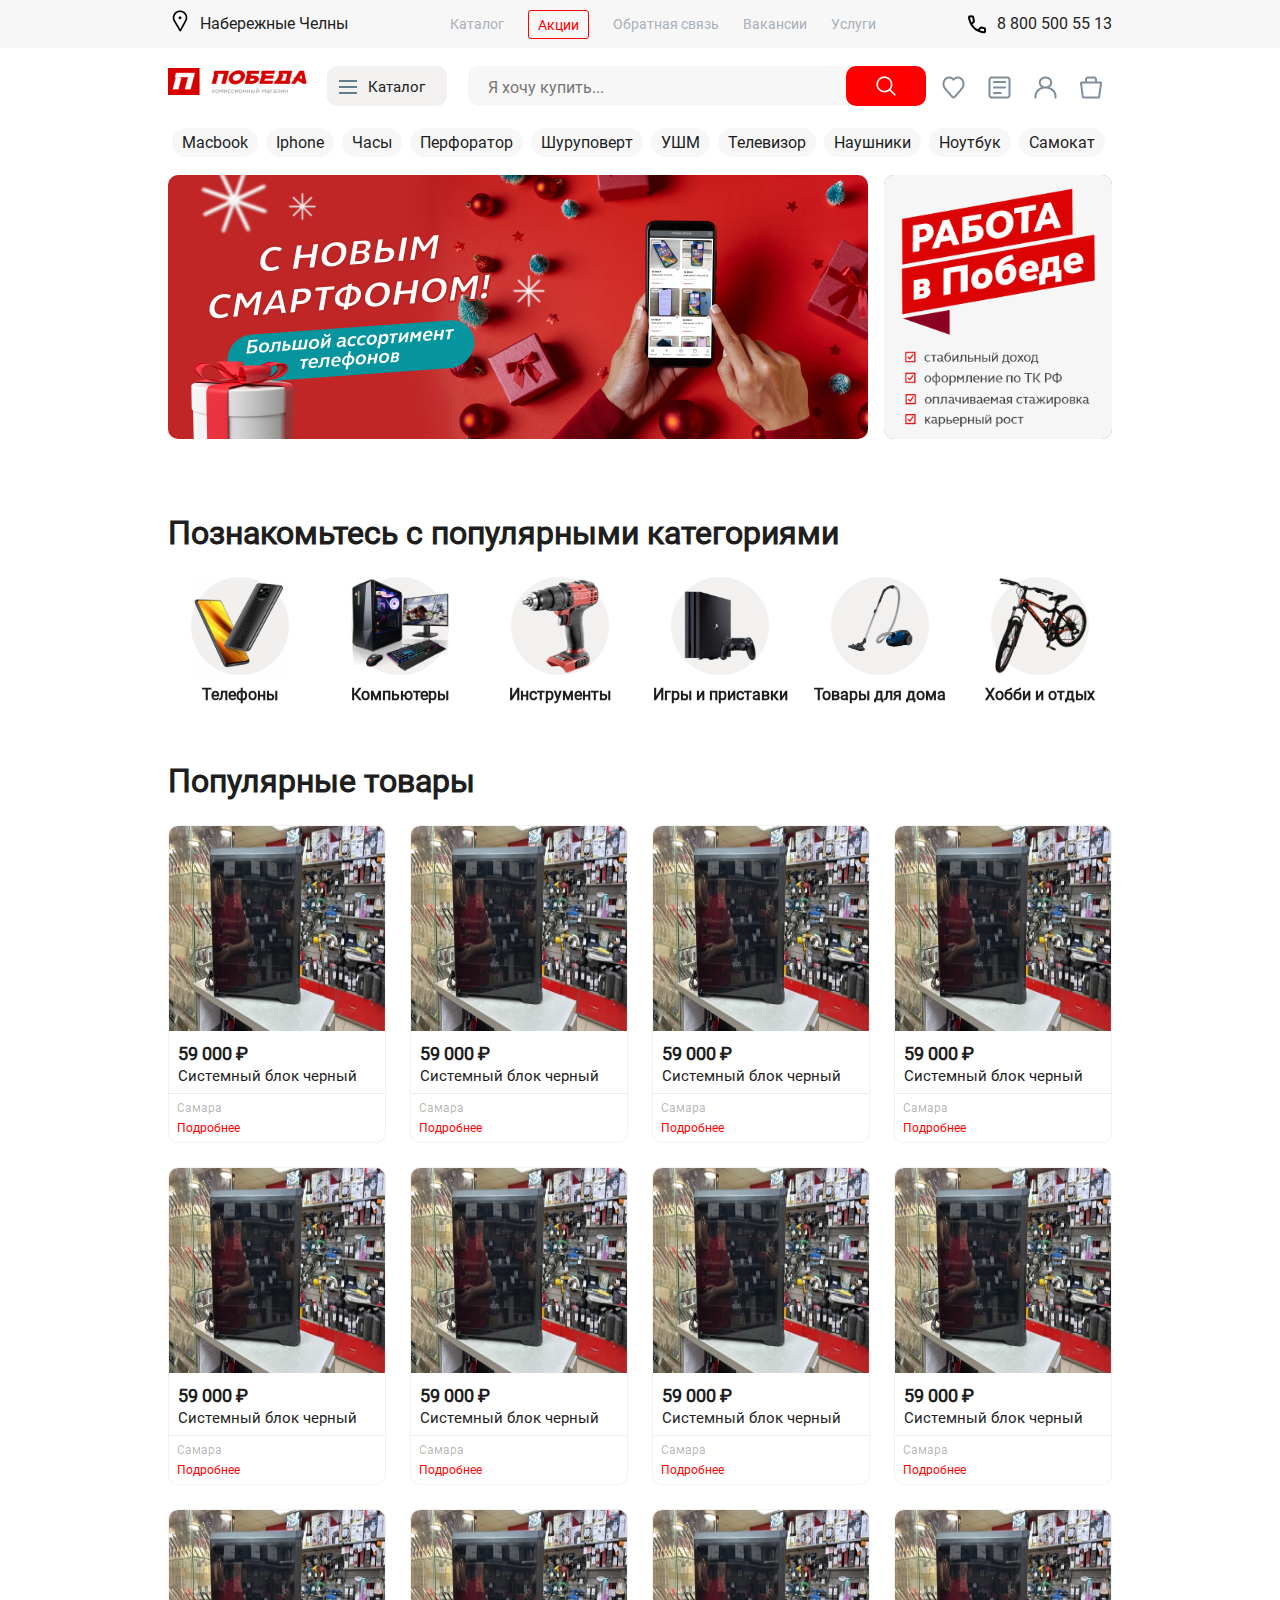
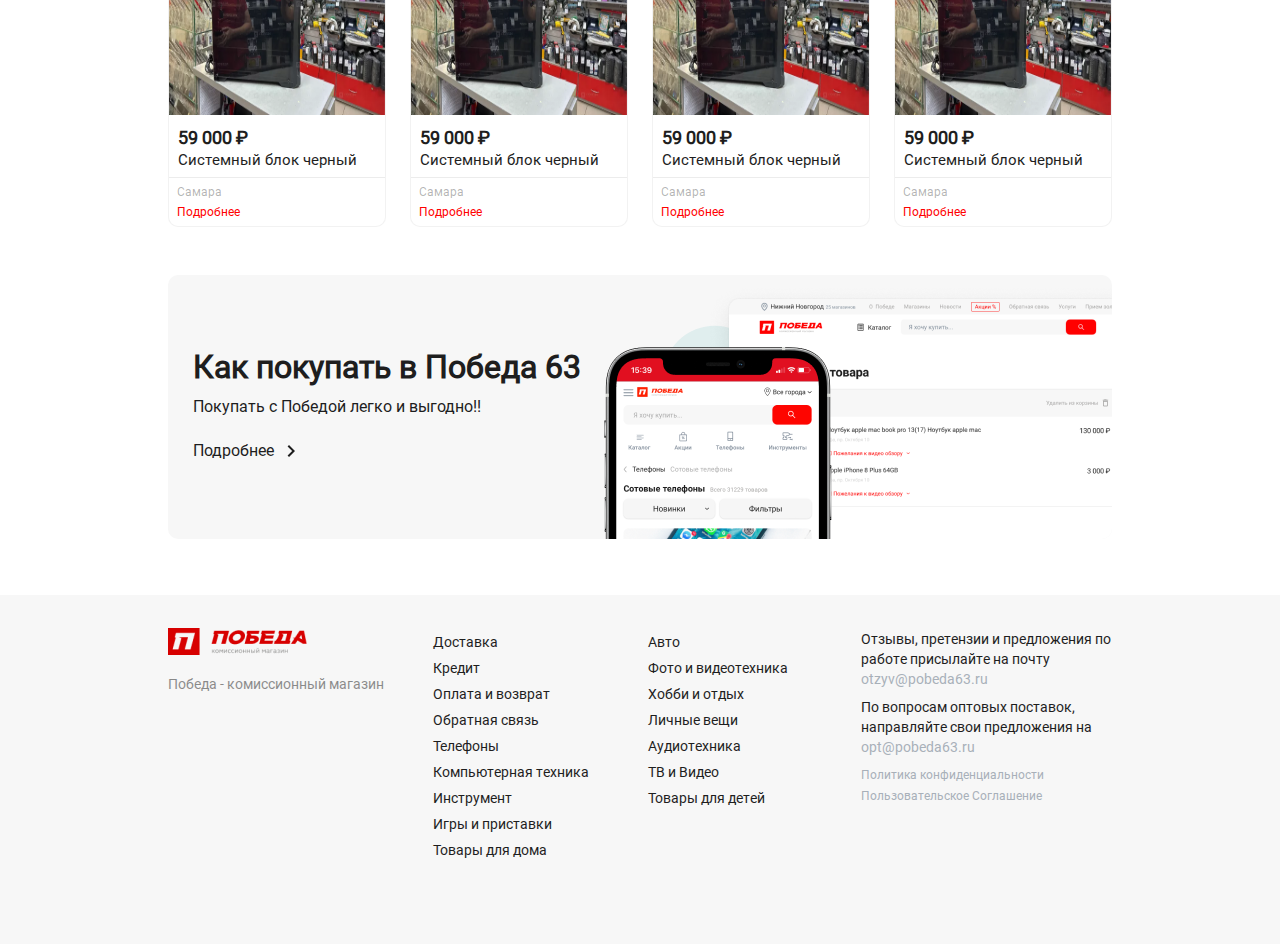
==== commit b7893607: "Общая адаптивность для главных компонентов и index до таблет версии" ====
--- a/html/index.html
+++ b/html/index.html
@@ -1304,6 +1304,18 @@
         <a href="../html/index.html"
           ><span data-svg="logo" class="navbar-logo"></span
         ></a>
+        <div class="navbar-city">
+          <div class="navbar-city-icon">
+            <i class="ui-icon ui-icon-place"></i>
+          </div>
+          <div class="navbar-city-content">
+            <div class="navbar-city-label">
+              <div class="j-dropdown">
+                <div class="j-dropdown-header">Набережные Челны</div>
+              </div>
+            </div>
+          </div>
+        </div>
         <div class="navbar-catalog-button" id="navbarButton">
           <i class="ui-icon ui-icon-catalog"></i>
           <div class="navbar-catalog-button-label">Каталог</div>
@@ -1519,7 +1531,6 @@
                       title="Купить Системный блок черный б/у в Самаре. Цена 59000 рублей"
                     >
                       <a href="../html/product.html">Подробнее</a>
-                      <i class="ui-icon"></i>
                     </div>
                   </div>
                 </div>
@@ -1565,7 +1576,6 @@
                       title="Купить Системный блок черный б/у в Самаре. Цена 59000 рублей"
                     >
                       <a href="../html/product.html">Подробнее</a>
-                      <i class="ui-icon"></i>
                     </div>
                   </div>
                 </div>
@@ -1611,7 +1621,6 @@
                       title="Купить Системный блок черный б/у в Самаре. Цена 59000 рублей"
                     >
                       <a href="../html/product.html">Подробнее</a>
-                      <i class="ui-icon"></i>
                     </div>
                   </div>
                 </div>
@@ -1657,7 +1666,6 @@
                       title="Купить Системный блок черный б/у в Самаре. Цена 59000 рублей"
                     >
                       <a href="../html/product.html">Подробнее</a>
-                      <i class="ui-icon"></i>
                     </div>
                   </div>
                 </div>
@@ -1703,7 +1711,6 @@
                       title="Купить Системный блок черный б/у в Самаре. Цена 59000 рублей"
                     >
                       <a href="../html/product.html">Подробнее</a>
-                      <i class="ui-icon"></i>
                     </div>
                   </div>
                 </div>
@@ -1749,7 +1756,6 @@
                       title="Купить Системный блок черный б/у в Самаре. Цена 59000 рублей"
                     >
                       <a href="../html/product.html">Подробнее</a>
-                      <i class="ui-icon"></i>
                     </div>
                   </div>
                 </div>
@@ -1795,7 +1801,6 @@
                       title="Купить Системный блок черный б/у в Самаре. Цена 59000 рублей"
                     >
                       <a href="../html/product.html">Подробнее</a>
-                      <i class="ui-icon"></i>
                     </div>
                   </div>
                 </div>
@@ -1841,7 +1846,6 @@
                       title="Купить Системный блок черный б/у в Самаре. Цена 59000 рублей"
                     >
                       <a href="../html/product.html">Подробнее</a>
-                      <i class="ui-icon"></i>
                     </div>
                   </div>
                 </div>
@@ -1887,7 +1891,6 @@
                       title="Купить Системный блок черный б/у в Самаре. Цена 59000 рублей"
                     >
                       <a href="../html/product.html">Подробнее</a>
-                      <i class="ui-icon"></i>
                     </div>
                   </div>
                 </div>
@@ -1933,7 +1936,6 @@
                       title="Купить Системный блок черный б/у в Самаре. Цена 59000 рублей"
                     >
                       <a href="../html/product.html">Подробнее</a>
-                      <i class="ui-icon"></i>
                     </div>
                   </div>
                 </div>
@@ -1979,7 +1981,6 @@
                       title="Купить Системный блок черный б/у в Самаре. Цена 59000 рублей"
                     >
                       <a href="../html/product.html">Подробнее</a>
-                      <i class="ui-icon"></i>
                     </div>
                   </div>
                 </div>
@@ -2025,7 +2026,6 @@
                       title="Купить Системный блок черный б/у в Самаре. Цена 59000 рублей"
                     >
                       <a href="../html/product.html">Подробнее</a>
-                      <i class="ui-icon"></i>
                     </div>
                   </div>
                 </div>
--- a/css/main-components.css
+++ b/css/main-components.css
@@ -187,7 +187,14 @@
   margin-right: 8px;
   background-image: url("../img/icon-phone.png");
 }
-
+@media (max-width: 1023px) {
+  .navbar-top .navbar-city {
+    display: none;
+  }
+  .navbar-top .nav {
+    margin-left: 0;
+  }
+}
 /*NAVBAR_CATALOG*/
 .navbar-catalog {
   --offset-top: 118px;
@@ -407,7 +414,33 @@
 .navbar-catalog .is-active .ui-icon-category-tovary-dlya-detei {
   background-image: url("../img/stroller-red.png");
 }
-
+@media (max-width: 1439px) {
+  .j-container {
+    padding-left: 40px;
+    padding-right: 40px;
+    max-width: 1024px;
+  }
+}
+@media (max-width: 1023px) {
+  .navbar-catalog {
+    --offset-top: 174px;
+  }
+  .j-container {
+    padding-left: 24px;
+    padding-right: 24px;
+    max-width: 768px;
+  }
+  .navbar-catalog-menu {
+    flex-basis: 300px;
+    min-width: 300px;
+  }
+  .navbar-catalog .subcategories-overlay {
+    grid-template-columns: 1fr;
+  }
+  .navbar-catalog .subcategories {
+    margin-bottom: 20px;
+  }
+}
 /*NAVBAR*/
 .navbar {
   background: #fff;
@@ -562,7 +595,112 @@
 .navbar .nav-item .ui-icon-cart {
   background-image: url("../img/icon-bag.png");
 }
-
+.navbar .navbar-city {
+  display: none;
+}
+.navbar .navbar-city-icon {
+  display: flex;
+  margin-right: 8px;
+  background-image: url(../img/icon-town.png);
+}
+@media (max-width: 1439px) {
+  .navbar-container {
+    align-items: flex-end;
+    padding-bottom: 3px;
+  }
+  .j-container {
+    padding-left: 40px;
+    padding-right: 40px;
+    max-width: 1024px;
+  }
+  .navbar-logo {
+    margin-top: 0px;
+    margin-bottom: 7px;
+  }
+  .navbar-catalog-button {
+    margin-left: 20px;
+  }
+  .navbar .elastic-search {
+    min-width: 370px;
+    margin-left: 21px;
+    margin-right: 8px;
+  }
+  .navbar .nav {
+    margin-bottom: 6px;
+  }
+  .navbar .nav-item-label {
+    display: none;
+  }
+  .navbar .nav-item:not(:last-child) {
+    margin-right: 6px;
+  }
+  .navbar .nav-item {
+    width: 40px;
+  }
+}
+@media (max-width: 1023px) {
+  .j-container {
+    padding-left: 24px;
+    padding-right: 24px;
+    max-width: 768px;
+  }
+  .navbar-container {
+    display: flex;
+    flex-wrap: wrap;
+    margin-top: 8px;
+    height: auto;
+  }
+  .navbar-logo {
+    order: 1;
+    margin-right: 24px;
+    margin-bottom: 3px;
+  }
+  .navbar .navbar-city {
+    margin-bottom: 5px;
+    order: 2;
+    margin-right: auto;
+    align-items: center;
+    display: flex;
+    width: 15%;
+    white-space: nowrap;
+  }
+  .navbar .navbar-city-content {
+    display: flex;
+    align-items: center;
+  }
+  .navbar .navbar-city-label {
+    color: #1e1e1e;
+    font-size: 14px;
+    line-height: 16px;
+    cursor: pointer;
+  }
+  .navbar-catalog-button {
+    order: 4;
+    margin-left: 0;
+    margin-right: 5px;
+    margin-top: 26px;
+  }
+  .navbar .elastic-search {
+    margin: 0;
+    order: 5;
+    flex-grow: 1;
+  }
+  .navbar .nav {
+    min-width: 220px;
+    margin-bottom: 0;
+    order: 3;
+    margin-left: 65px;
+  }
+  .navbar .nav-item-label {
+    display: block;
+  }
+  .navbar .nav-item {
+    width: 70px;
+  }
+  .navbar.sticky {
+    top: -61px !important;
+  }
+}
 /*FOOTER*/
 .footer {
   background: #f7f7f7;
@@ -625,4 +763,43 @@
   color: #a8b0b9;
   transition: 0.2s all ease-in-out;
 }
-/*ADAPTABILITY*/
+@media (max-width: 1439px) {
+  .footer-logo {
+    margin-top: -7px;
+  }
+  .footer-logo-label {
+    margin-top: 17px;
+  }
+  .footer-categories {
+    height: 250px;
+    margin-top: -1px;
+  }
+  .footer-contacts {
+    margin-top: -6px;
+    margin-left: 14px;
+  }
+}
+@media (max-width: 1023px) {
+  .footer {
+    padding: 35px 0 60px;
+  }
+  .footer-container {
+    grid-template-columns: 150px 1fr 165px;
+  }
+  .footer-logo {
+    margin-top: 0px;
+  }
+  .footer-logo-label {
+    font-size: 12px;
+    line-height: 14px;
+    margin-top: 19px;
+  }
+  .footer-categories {
+    padding: 1px 14px 0 24px;
+    margin-top: 0;
+  }
+  .footer-contacts {
+    margin-left: 0;
+    margin-top: 1px;
+  }
+}
--- a/css/index.css
+++ b/css/index.css
@@ -1,3 +1,82 @@
+@font-face {
+  font-family: "Roboto";
+  src: url("/fonts/Roboto-Regular.ttf") format("truetype");
+  font-style: normal;
+  font-weight: normal;
+}
+body {
+  font-size: 15px;
+  position: relative;
+  min-height: 100vh;
+  color: #1e1e1e;
+  display: flex;
+  flex-direction: column;
+  overflow-y: scroll;
+}
+* {
+  font-family: var(--font-main);
+  padding: 0;
+  margin: 0;
+  outline: none;
+  box-sizing: border-box;
+  text-decoration: none;
+}
+:root {
+  --swiper-theme-color: #007aff;
+}
+:root {
+  --shadow-xl: 0px 1px 3px rgba(0, 0, 0, 0.11), 0px 6px 14px rgba(0, 0, 0, 0.13);
+  --shadow-lg: 0px 1px 2px rgba(0, 0, 0, 0.11), 0px 3px 7px rgba(0, 0, 0, 0.13);
+  --shadow-md: 0px 0px 4px rgba(0, 0, 0, 0.4), 0px 4px 32px rgba(0, 0, 0, 0.16);
+  --shadow-sm: 0px 2px 4px rgba(0, 0, 0, 0.1);
+  --shadow-xs: 0px 1px 2px rgba(0, 0, 0, 0.25);
+}
+:root {
+  --font-main: "Roboto", sans-serif;
+  --font-second: -apple-system, BlinkMacSystemFont, "Segoe UI", "Oxygen",
+    "Ubuntu", "Cantarell", "Fira Sans", "Droid Sans", "Helvetica Neue",
+    sans-serif;
+  --text-xl: 400 32px/40px var(--font-main);
+  --text-lg: 400 24px/32px var(--font-main);
+  --text-md: 400 16px/24px var(--font-main);
+  --text-sm: 400 14px/20px var(--font-main);
+  --text-xs: 400 12px/16px var(--font-main);
+  --text-xl-7: 700 32px/40px var(--font-main);
+  --text-lg-7: 700 24px/32px var(--font-main);
+  --text-md-7: 700 16px/24px var(--font-main);
+  --text-sm-7: 700 14px/20px var(--font-main);
+  --text-xs-7: 700 12px/16px var(--font-main);
+}
+:root {
+  --color-aBlue: #38466e;
+  --color-blue: #2f80ed;
+  --color-red: #ff0000;
+  --color-redDark: #d9000c;
+  --color-black: #1e1e1e;
+  --color-cyanBlue: #808d9a;
+  --color-shadeOrange: #f3f1f0;
+  --color-bugle: #f7f7f7;
+  --color-shadeBlue: #f7f9ff;
+  --color-white: #ffffff;
+  --color-shadeGray: #d4d4d4;
+  --color-shadeBrown: #a8b0b9;
+  --color-gray: #a3a2a1;
+  --color-blue-light: #2f80ed;
+  --color-green: #27ae60;
+  --color-pallete-red: hsl(0, 100%, 50%);
+  --color-pallete-blue: hsl(214, 84%, 50%);
+  --color-pallete-yellow: hsl(52, 100%, 50%);
+  --color-pallete-orange: hsl(36, 100%, 50%);
+  --color-pallete-green: hsl(136, 50%, 50%);
+  --color-pallete-violet: hsl(276, 70%, 50%);
+  --color-pallete-cyan: hsl(187, 77%, 50%);
+  --color-pallete-white: hsl(0, 0%, 100%);
+  --color-pallete-black: hsl(17, 2%, 10%);
+}
+img {
+  max-width: 100%;
+  color: transparent;
+}
 main.main {
   display: flex;
   flex-direction: column;
@@ -388,3 +467,146 @@
 .interactive-buy * {
   color: var(--ui);
 }
+.main-preview-aside picture,
+.main-preview-aside img {
+  height: 100%;
+  width: 100%;
+  object-fit: cover;
+}
+@media (max-width: 1439px) {
+  .main-preview {
+    margin-bottom: 74px;
+  }
+  .main-preview-wrapper {
+    height: 264px;
+  }
+  .main-preview-aside {
+    flex-basis: 228px;
+  }
+  .main-preview-slider {
+    background-image: url(../img/slider-1439.png);
+  }
+  .main-category {
+    margin-bottom: 32px;
+  }
+  .main-category-item {
+    flex-basis: 144px;
+    padding: 0 0 12px;
+  }
+  .main-category-item__img {
+    width: 98px;
+    height: 98px;
+    margin-bottom: 8px;
+  }
+  .main-widget {
+    margin-bottom: 48px;
+  }
+  .card img {
+    height: 205px;
+  }
+  .card-images {
+    height: 205px;
+  }
+  .widget-grid:not([class^="swiper-wrapper"]) {
+    grid-gap: 24px;
+    --widget-grid-column: 4;
+    --widget-grid-width: 168px;
+  }
+  .interactive-buy--images [data-image="vector-blue"] {
+    right: 344px;
+  }
+  .interactive-buy--images [data-image="phone"] {
+    right: 280px;
+  }
+  .interactive-buy--images [data-image="page"] {
+    right: -180px;
+  }
+  .interactive-buy--images [data-image="vector-red"] {
+    display: none;
+  }
+}
+@media (max-width: 1023px) {
+  .main-preview {
+    margin-bottom: 55px;
+  }
+  .main-preview-aside {
+    display: none;
+  }
+  .main-preview-slider {
+    background-image: url(../img/slider-1023.png);
+  }
+  .main-category-title {
+    font: var(--text-lg-7);
+  }
+  .main-category-item:nth-last-child(1) {
+    display: none;
+  }
+  .main-category-item:nth-last-child(2) {
+    display: none;
+  }
+  .main-widget {
+    margin-bottom: 40px;
+  }
+  .widget-title {
+    font: var(--text-lg-7);
+    margin-bottom: 16px;
+  }
+  .widget-grid:not([class^="swiper-wrapper"]) {
+    grid-gap: 16px;
+    --widget-grid-column: 4;
+    --widget-grid-width: 168px;
+  }
+  .card-content {
+    padding: 12px 9px 6px;
+  }
+  .card-prices {
+    margin-bottom: 4px;
+  }
+  .card-title {
+    font-size: 11px;
+    line-height: 12px;
+  }
+  .card-city {
+    font-size: 9px;
+    line-height: 11px;
+    margin-bottom: 3px;
+  }
+  .card-action-more {
+    font-size: 9px;
+    line-height: 11px;
+  }
+  .card-price {
+    font-size: 13px;
+    line-height: 15px;
+    margin-right: 3px;
+  }
+  .card img {
+    height: 157px;
+  }
+  .card-images {
+    height: 157px;
+  }
+  .interactive-buy {
+    --height: 200px;
+  }
+  .interactive-buy--content {
+    padding: 40px 25px 25px;
+  }
+  .interactive-buy--images [data-image="vector-blue"] {
+    top: 8px;
+    right: 160px;
+  }
+  .interactive-buy--images [data-image="phone"] {
+    right: 20px;
+    bottom: -20px;
+  }
+  .interactive-buy--images [data-image="page"] {
+    display: none;
+  }
+  .interactive-buy--images [data-image="vector-red"] {
+    bottom: 0;
+    max-width: 200px;
+    right: -28px;
+    display: flex;
+  }
+}
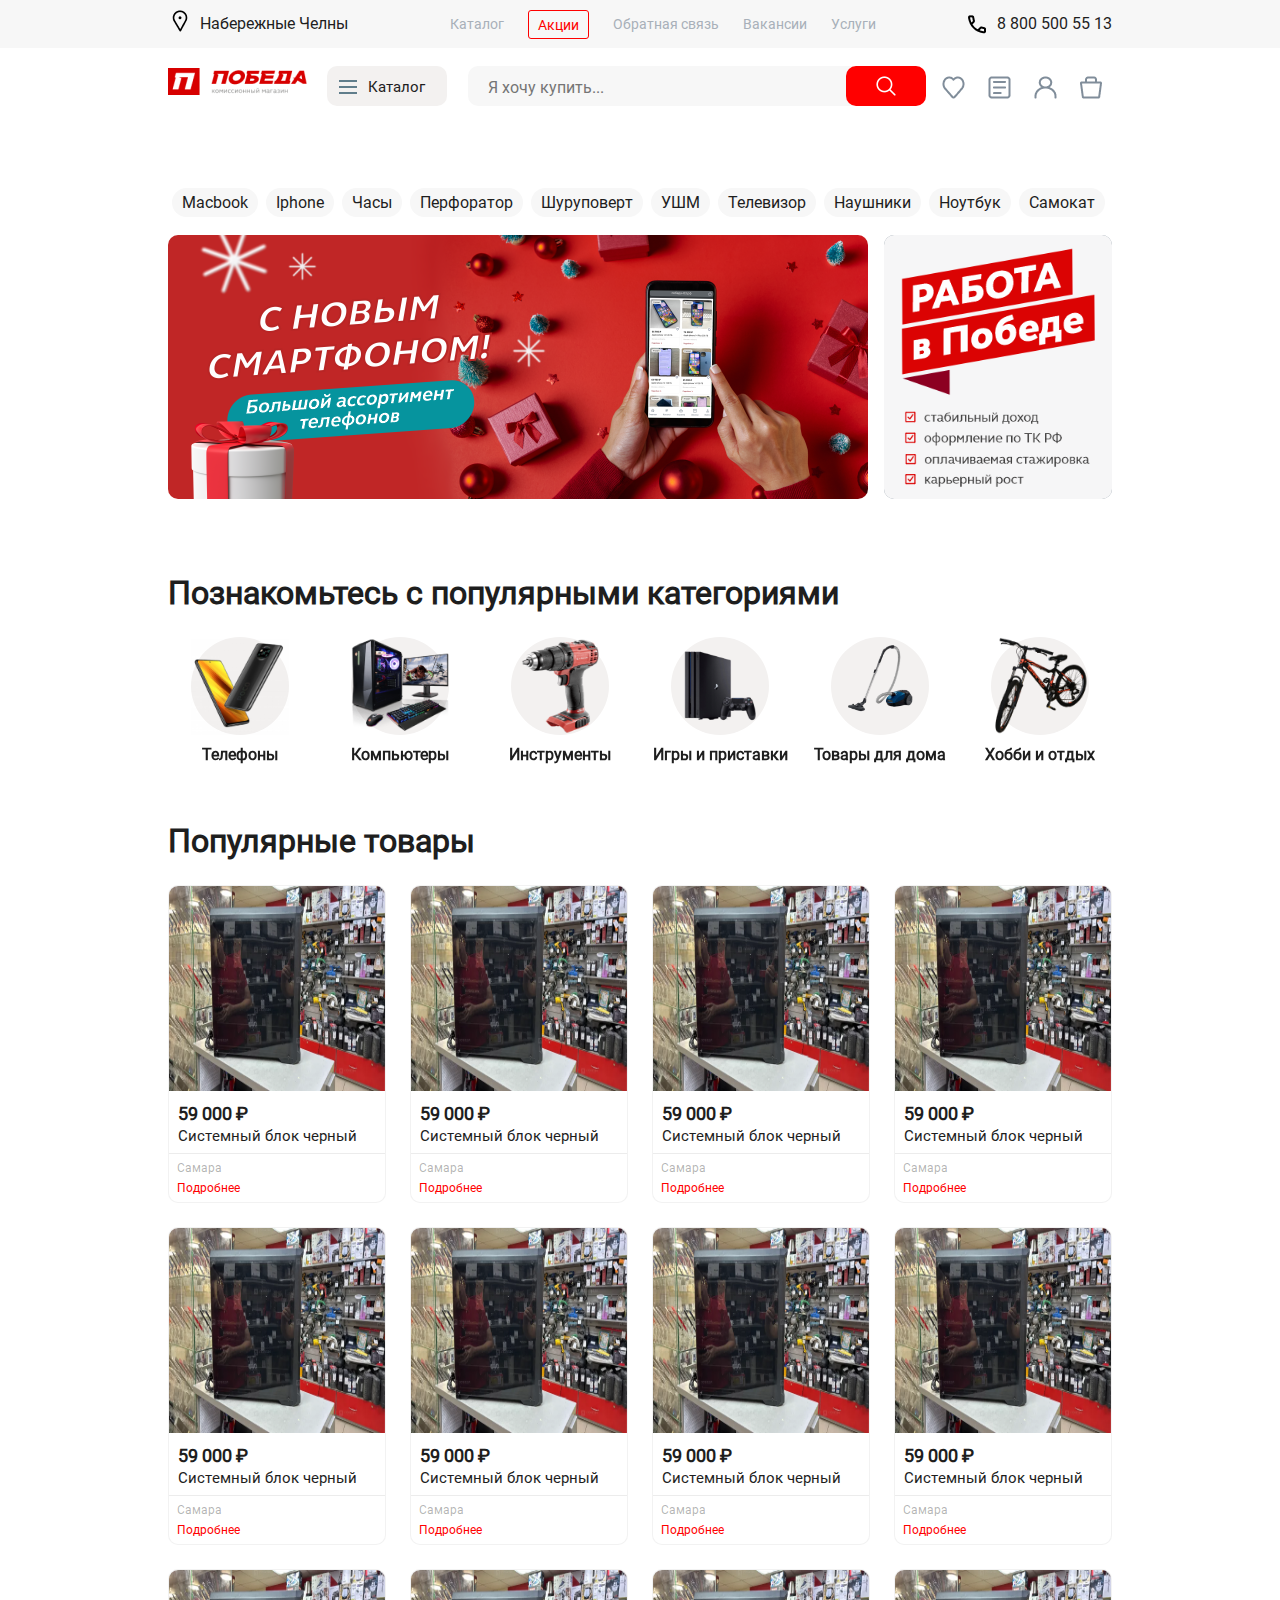
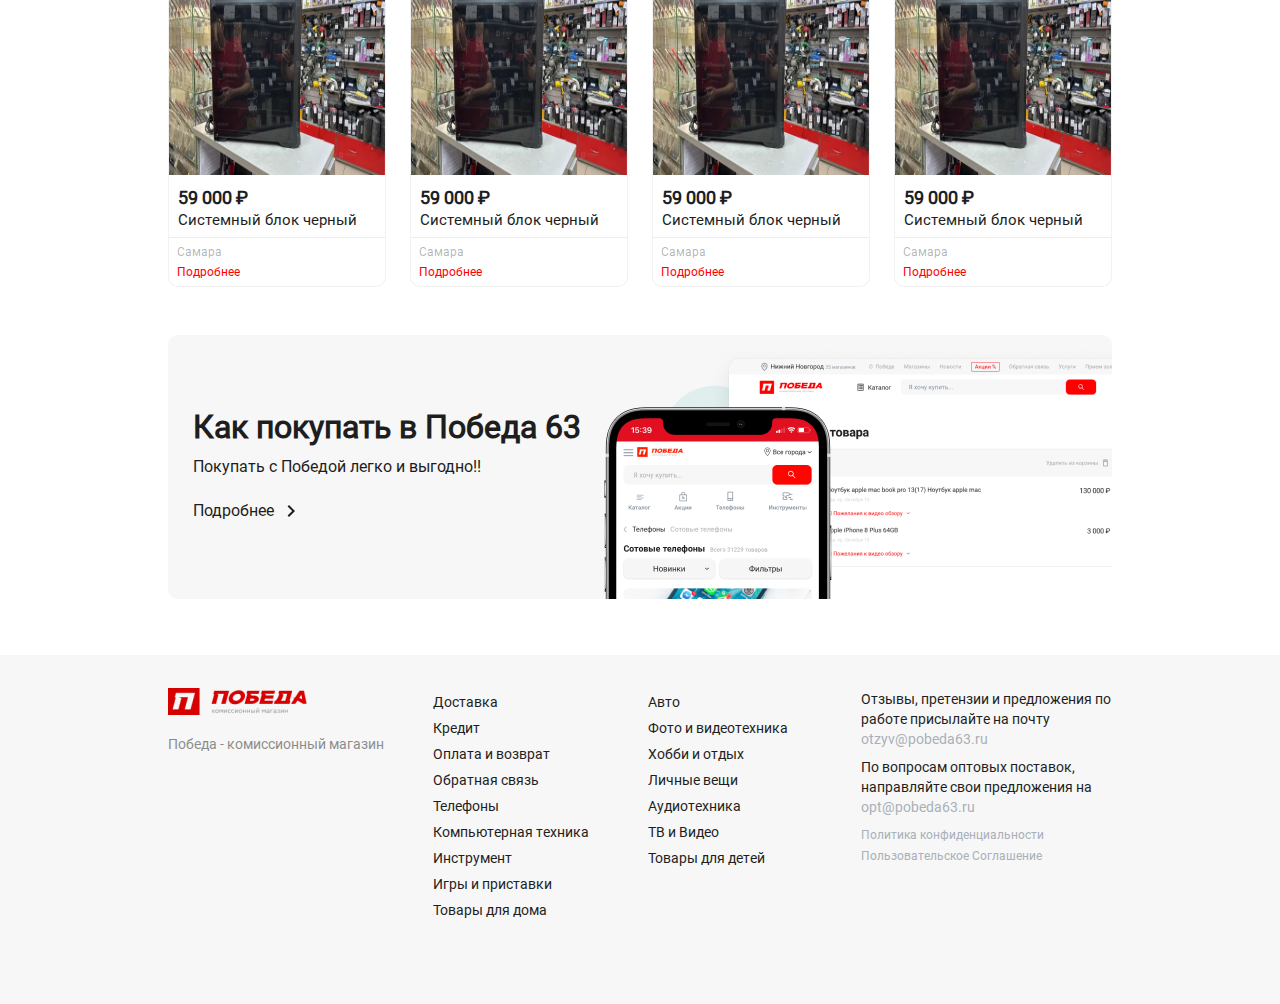
==== commit 14b4d801: "Адаптив главной страницы под телефон без каталога" ====
--- a/html/index.html
+++ b/html/index.html
@@ -30,6 +30,68 @@
           <div class="phone">
             <i class="ui-icon ui-icon-phone"></i>
             <a class="phone-label">8 800 500 55 13</a>
+          </div>
+        </div>
+      </div>
+      <div class="navbar-mobile-top">
+        <div class="nav">
+          <div class="nav-item">
+            <div class="nav-item-icon">
+              <i class="ui-icon ui-icon-catalog"></i>
+            </div>
+            <div class="nav-item-label">Каталог</div>
+          </div>
+          <div class="nav-item">
+            <div class="nav-item-icon">
+              <i class="ui-icon ui-icon-percent"></i>
+            </div>
+            <div class="nav-item-label">Акции</div>
+          </div>
+          <div class="nav-item">
+            <div class="nav-item-icon">
+              <i class="ui-icon ui-icon-category-telefony-mobile"></i>
+            </div>
+            <div class="nav-item-label">Телефоны</div>
+          </div>
+          <div class="nav-item">
+            <div class="nav-item-icon">
+              <i class="ui-icon ui-icon-category-instrument-mobile"></i>
+            </div>
+            <div class="nav-item-label">Инструменты</div>
+          </div>
+        </div>
+      </div>
+      <div class="navbar-mobile">
+        <div class="nav">
+          <div class="nav-item is-active" data-item="main" data-url="/">
+            <div class="nav-item-icon">
+              <i class="ui-icon ui-icon-home"></i>
+            </div>
+            <div class="nav-item-label">Главная</div>
+          </div>
+          <div class="nav-item">
+            <div class="nav-item-icon">
+              <i class="ui-icon ui-icon-catalog"></i>
+            </div>
+            <div class="nav-item-label">Каталог</div>
+          </div>
+          <div class="nav-item">
+            <div class="nav-item-icon" data-cart-icon="">
+              <i class="ui-icon ui-icon-cart"></i>
+            </div>
+            <div class="nav-item-label">Корзина</div>
+          </div>
+          <div class="nav-item" data-item="orders" data-url="/users/orders/">
+            <div class="nav-item-icon">
+              <i class="ui-icon ui-icon-inventory"></i>
+            </div>
+            <div class="nav-item-label">Заказы</div>
+          </div>
+          <div class="nav-item">
+            <div class="nav-item-icon">
+              <i class="ui-icon ui-icon-person"></i>
+            </div>
+            <div class="nav-item-label">Войти</div>
           </div>
         </div>
       </div>
@@ -2060,7 +2122,8 @@
                   <img src="../img/buy-vector-blue.svg" />
                 </picture>
                 <picture data-image="phone">
-                  <img src="../img/buy-phone.png" />
+                  <img class="desktop-phone" src="../img/buy-phone.png" />
+                  <img class="mobile-phone" src="../img/buy-phone-sm.png" />
                 </picture>
                 <picture data-image="page">
                   <img src="../img/buy-page.png" />
--- a/css/main-components.css
+++ b/css/main-components.css
@@ -187,6 +187,76 @@
   margin-right: 8px;
   background-image: url("../img/icon-phone.png");
 }
+.navbar-mobile-top {
+  position: absolute;
+  width: 100%;
+  top: 90px;
+}
+.navbar-mobile .nav,
+.navbar-mobile-top .nav {
+  margin-top: 5px;
+  height: 52px;
+  display: flex;
+  justify-content: center;
+  align-items: center;
+}
+.navbar-mobile .nav-item,
+.navbar-mobile-top .nav-item {
+  flex-grow: 1;
+  text-align: center;
+  color: #808d9a;
+  height: 100%;
+  display: flex;
+  flex-direction: column;
+  align-items: center;
+  justify-content: center;
+}
+.navbar-mobile .nav-item-icon,
+.navbar-mobile-top .nav-item-icon {
+  width: 24px;
+  height: 24px;
+  display: flex;
+  justify-content: center;
+  align-items: center;
+  position: relative;
+}
+.navbar-mobile .nav-item-label,
+.navbar-mobile-top .nav-item-label {
+  margin-top: 4px;
+  font-weight: 500;
+  font-size: 12px;
+  line-height: 14px;
+}
+.ui-icon-catalog {
+  background-image: url(../img/icon-list.png);
+}
+.ui-icon-percent {
+  background-image: url(../img/icons-percent.png);
+}
+.ui-icon-category-telefony-mobile {
+  background-image: url(../img/icon-phone-gray.png);
+}
+.ui-icon-category-instrument-mobile {
+  background-image: url(../img/icon-drill-gray.png);
+}
+.navbar-mobile {
+  position: fixed;
+  left: 0;
+  bottom: 0;
+  width: 100%;
+  background: #fff;
+  height: 64px;
+  box-shadow: 0 -1px 4px rgba(0, 0, 0, 0.25);
+  display: block;
+  z-index: var(--navbarMobile-index, 11);
+}
+.navbar-mobile,
+.navbar-mobile-top {
+  display: none;
+}
+.navbar-mobile .nav-item.is-active {
+  color: var(--color-red);
+}
 @media (max-width: 1023px) {
   .navbar-top .navbar-city {
     display: none;
@@ -803,3 +873,82 @@
     margin-top: 1px;
   }
 }
+@media (max-width: 767px) {
+  header.header {
+    position: absolute;
+    z-index: 97;
+  }
+  .navbar-top {
+    display: none;
+  }
+  .navbar {
+    padding-bottom: 0;
+  }
+  .navbar-container {
+    align-items: center;
+    margin-top: 10px;
+    justify-content: flex-start;
+  }
+  .j-container {
+    padding-left: 20px;
+    padding-right: 20px;
+    max-width: 100%;
+  }
+  .navbar-logo {
+    margin-bottom: 0;
+    margin-right: 0px;
+  }
+  .navbar .navbar-city {
+    margin-right: 0;
+    margin-left: auto;
+    width: auto;
+  }
+  .navbar-catalog-button {
+    display: none;
+  }
+  .navbar .elastic-search {
+    margin-top: 12px;
+    min-width: 100%;
+  }
+  .navbar .nav {
+    display: none;
+  }
+  .elastic-search-input {
+    font-size: 14px;
+    line-height: 16px;
+  }
+  .navbar-mobile,
+  .navbar-mobile-top {
+    display: block;
+  }
+  .main-preview {
+    margin-bottom: 50px;
+    margin-top: 12px;
+  }
+  .footer {
+    padding-top: 40px;
+    padding-bottom: 90px;
+  }
+  .footer-container {
+    grid-template-columns: 1fr;
+  }
+  .footer-categories {
+    padding: 0;
+    margin-bottom: 37px;
+    height: auto;
+  }
+  .footer-contacts {
+    margin-top: 0;
+    max-width: 260px;
+  }
+  .footer-contacts-email {
+    margin-bottom: 18px;
+  }
+  .footer-contacts-item {
+    margin-bottom: 2px;
+  }
+  .footer-logo-label {
+    margin-bottom: 25px;
+    max-width: 220px;
+  }
+}
--- a/css/index.css
+++ b/css/index.css
@@ -449,6 +449,9 @@
   bottom: 0;
   z-index: 3;
 }
+.mobile-phone {
+  display: none;
+}
 .interactive-buy--images [data-image="page"] {
   right: 34px;
   bottom: 0;
@@ -610,3 +613,59 @@
     display: flex;
   }
 }
+main.main {
+  padding-top: 60px;
+}
+@media (max-width: 767px) {
+  .main-category-title {
+    font: var(--text-md-7);
+  }
+  [data-display][data-sm="block"] {
+    display: block !important;
+  }
+  .main-widget {
+    margin-bottom: 24px;
+  }
+  .widget-title {
+    font: var(--text-md-7);
+    margin-bottom: 8px;
+  }
+  .widget-grid:not([class^="swiper-wrapper"]) {
+    --widget-grid-column: auto-fit;
+    --widget-grid-width: 160px;
+  }
+  .main-buy {
+    margin-bottom: 16px;
+  }
+  .interactive-buy {
+    --height: 136px;
+  }
+  .interactive-buy--content {
+    max-width: 100%;
+    padding: 24px 16px;
+  }
+  .interactive-buy--header {
+    margin-bottom: 4px;
+    font: var(--text-sm-7);
+  }
+  .interactive-buy--label {
+    margin-bottom: 10px;
+    font: var(--text-xs);
+  }
+  .interactive-buy--images [data-image="vector-blue"] {
+    max-width: 50px;
+    top: auto;
+    bottom: 24px;
+    right: 100px;
+  }
+  .interactive-buy--images [data-image="phone"] {
+    right: 16px;
+    bottom: 0px;
+  }
+  .desktop-phone {
+    display: none;
+  }
+  .mobile-phone {
+    display: block;
+  }
+}
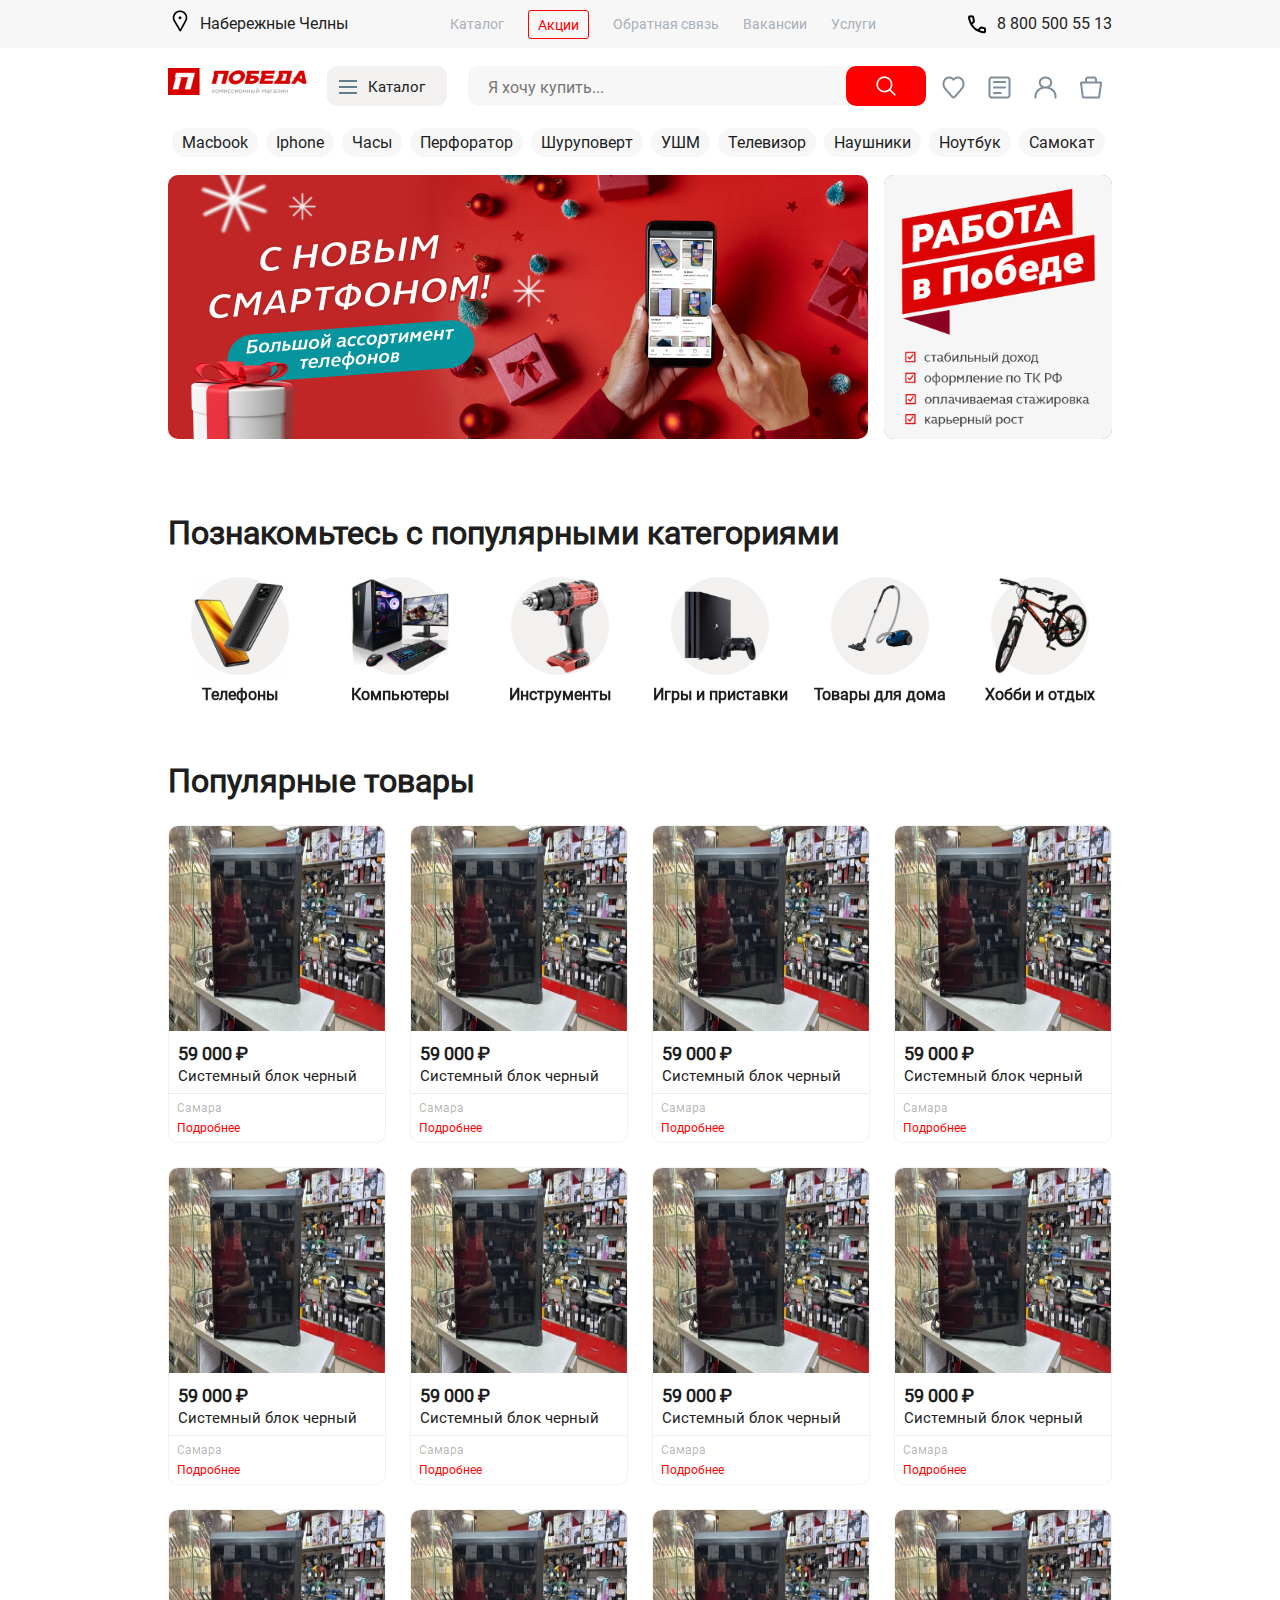
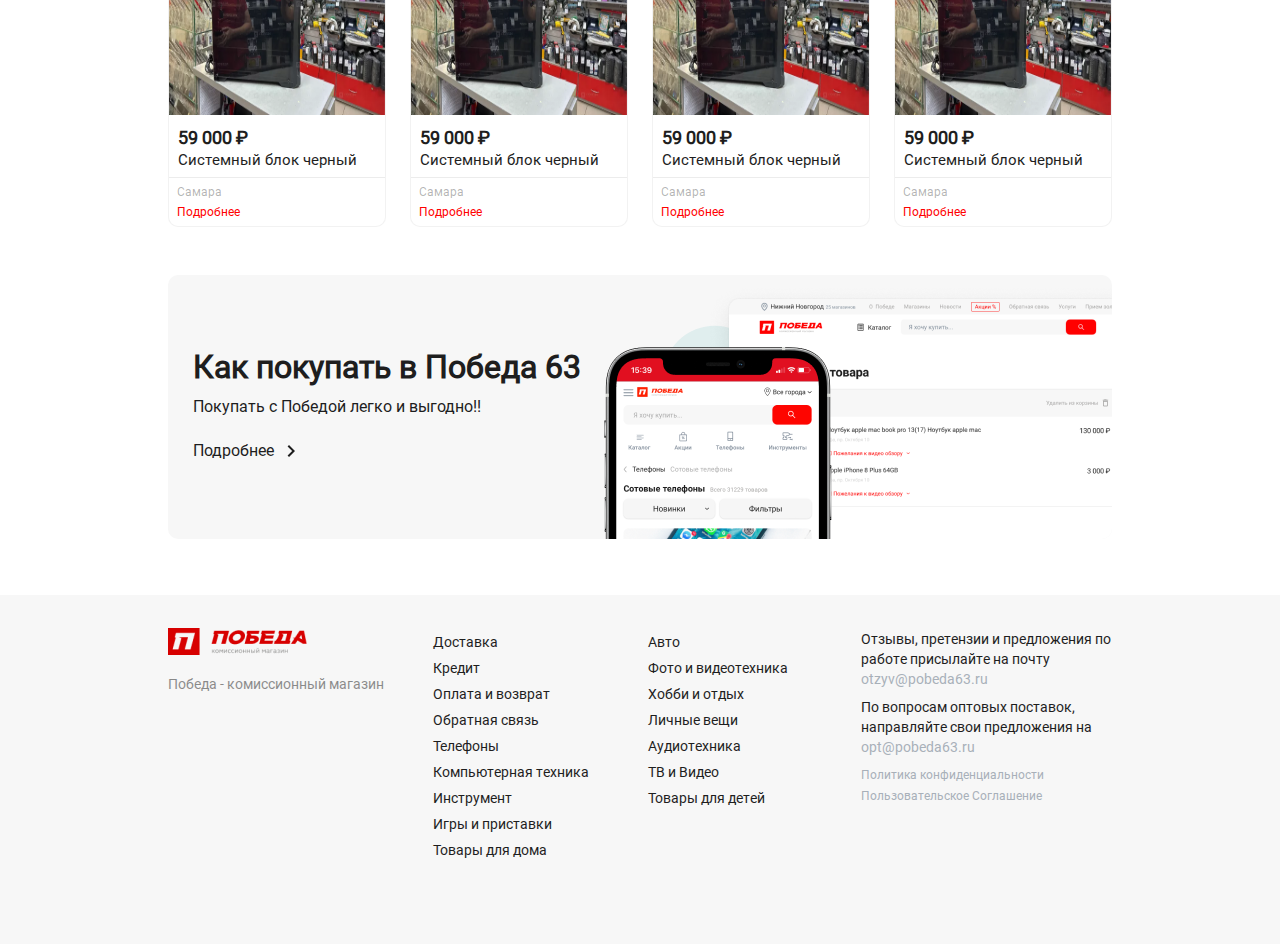
==== commit 0e4ce85c: "Мини фикс +каталог для мобильной версии на главной странице" ====
--- a/html/index.html
+++ b/html/index.html
@@ -35,7 +35,7 @@
       </div>
       <div class="navbar-mobile-top">
         <div class="nav">
-          <div class="nav-item">
+          <div class="nav-item" id="mobileCatalogTopButton">
             <div class="nav-item-icon">
               <i class="ui-icon ui-icon-catalog"></i>
             </div>
@@ -69,7 +69,7 @@
             </div>
             <div class="nav-item-label">Главная</div>
           </div>
-          <div class="nav-item">
+          <div class="nav-item" id="mobileCatalogDownButton">
             <div class="nav-item-icon">
               <i class="ui-icon ui-icon-catalog"></i>
             </div>
--- a/css/main-components.css
+++ b/css/main-components.css
@@ -951,4 +951,7 @@
     margin-bottom: 25px;
     max-width: 220px;
   }
-}
+  .navbar-catalog {
+    --offset-top: 154px;
+  }
+}
--- a/css/index.css
+++ b/css/index.css
@@ -613,10 +613,10 @@
     display: flex;
   }
 }
-main.main {
-  padding-top: 60px;
-}
 @media (max-width: 767px) {
+  main.main {
+    padding-top: 60px;
+  }
   .main-category-title {
     font: var(--text-md-7);
   }
